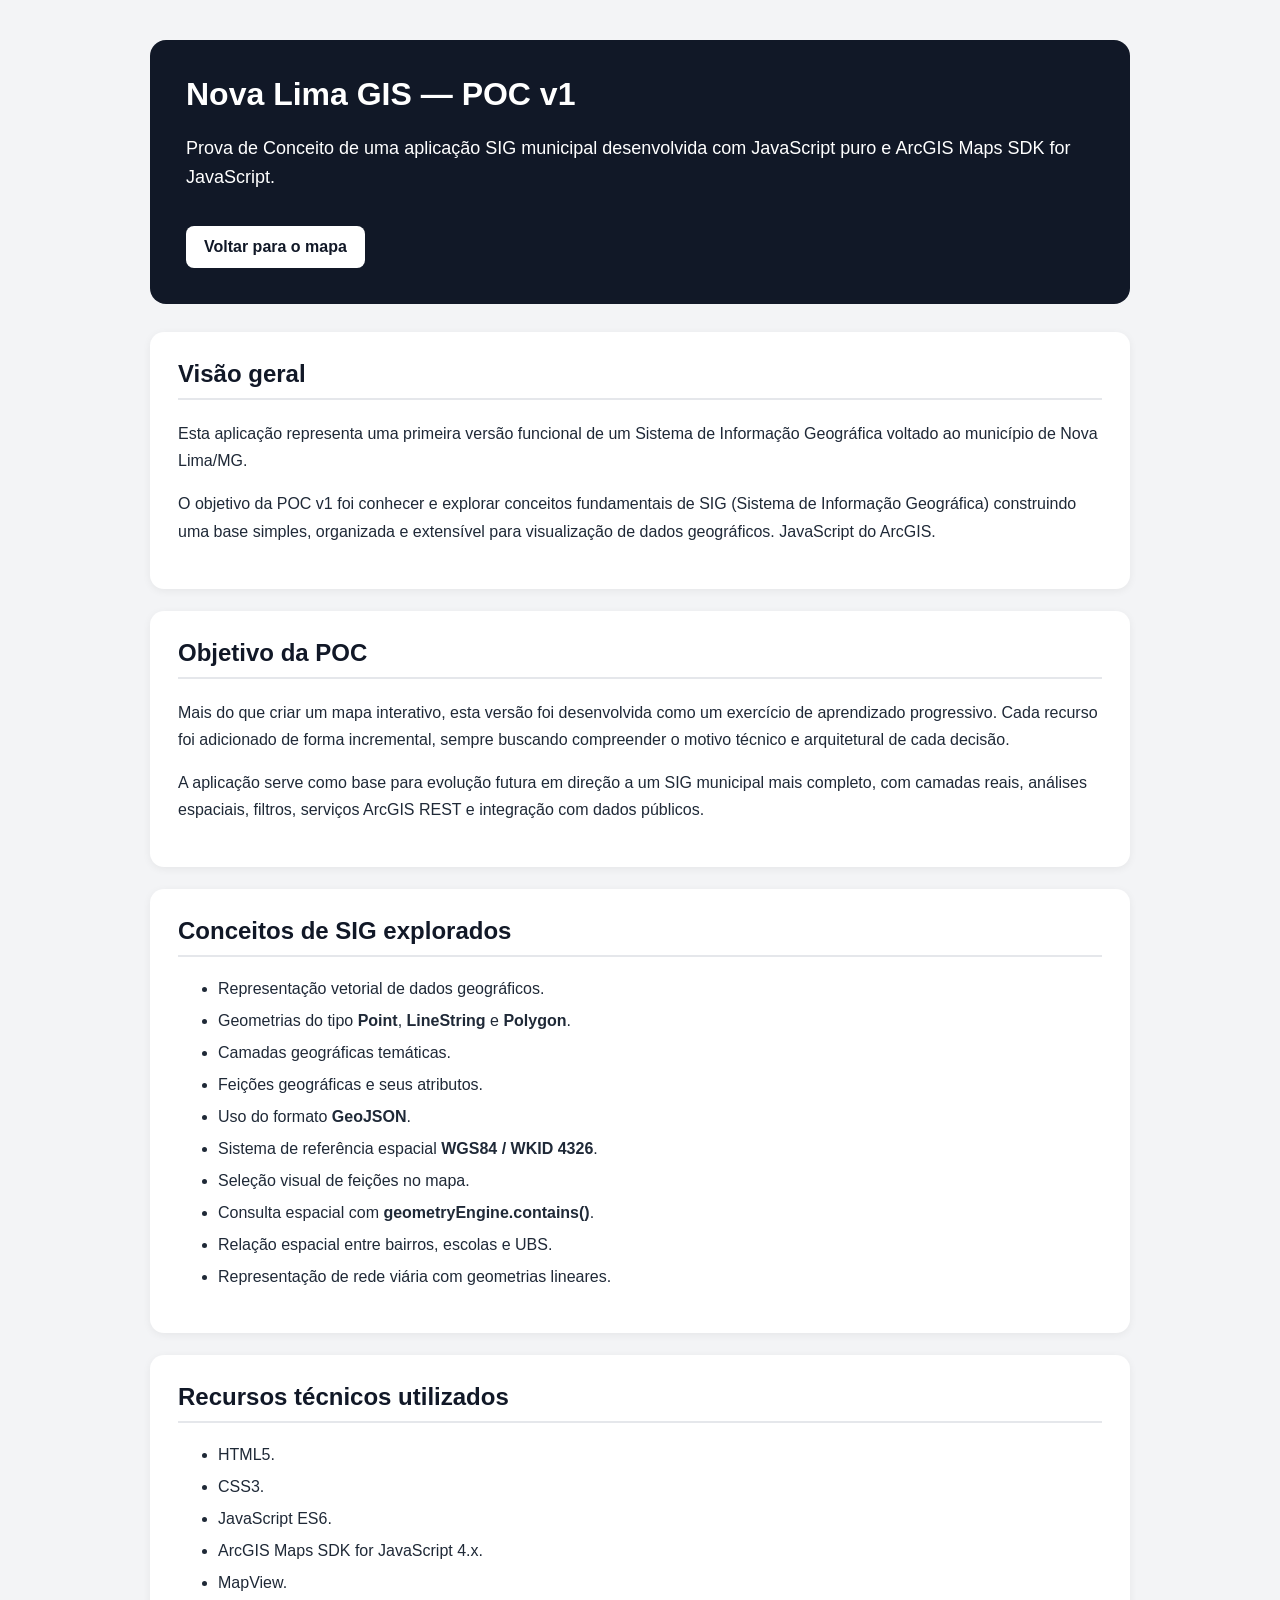
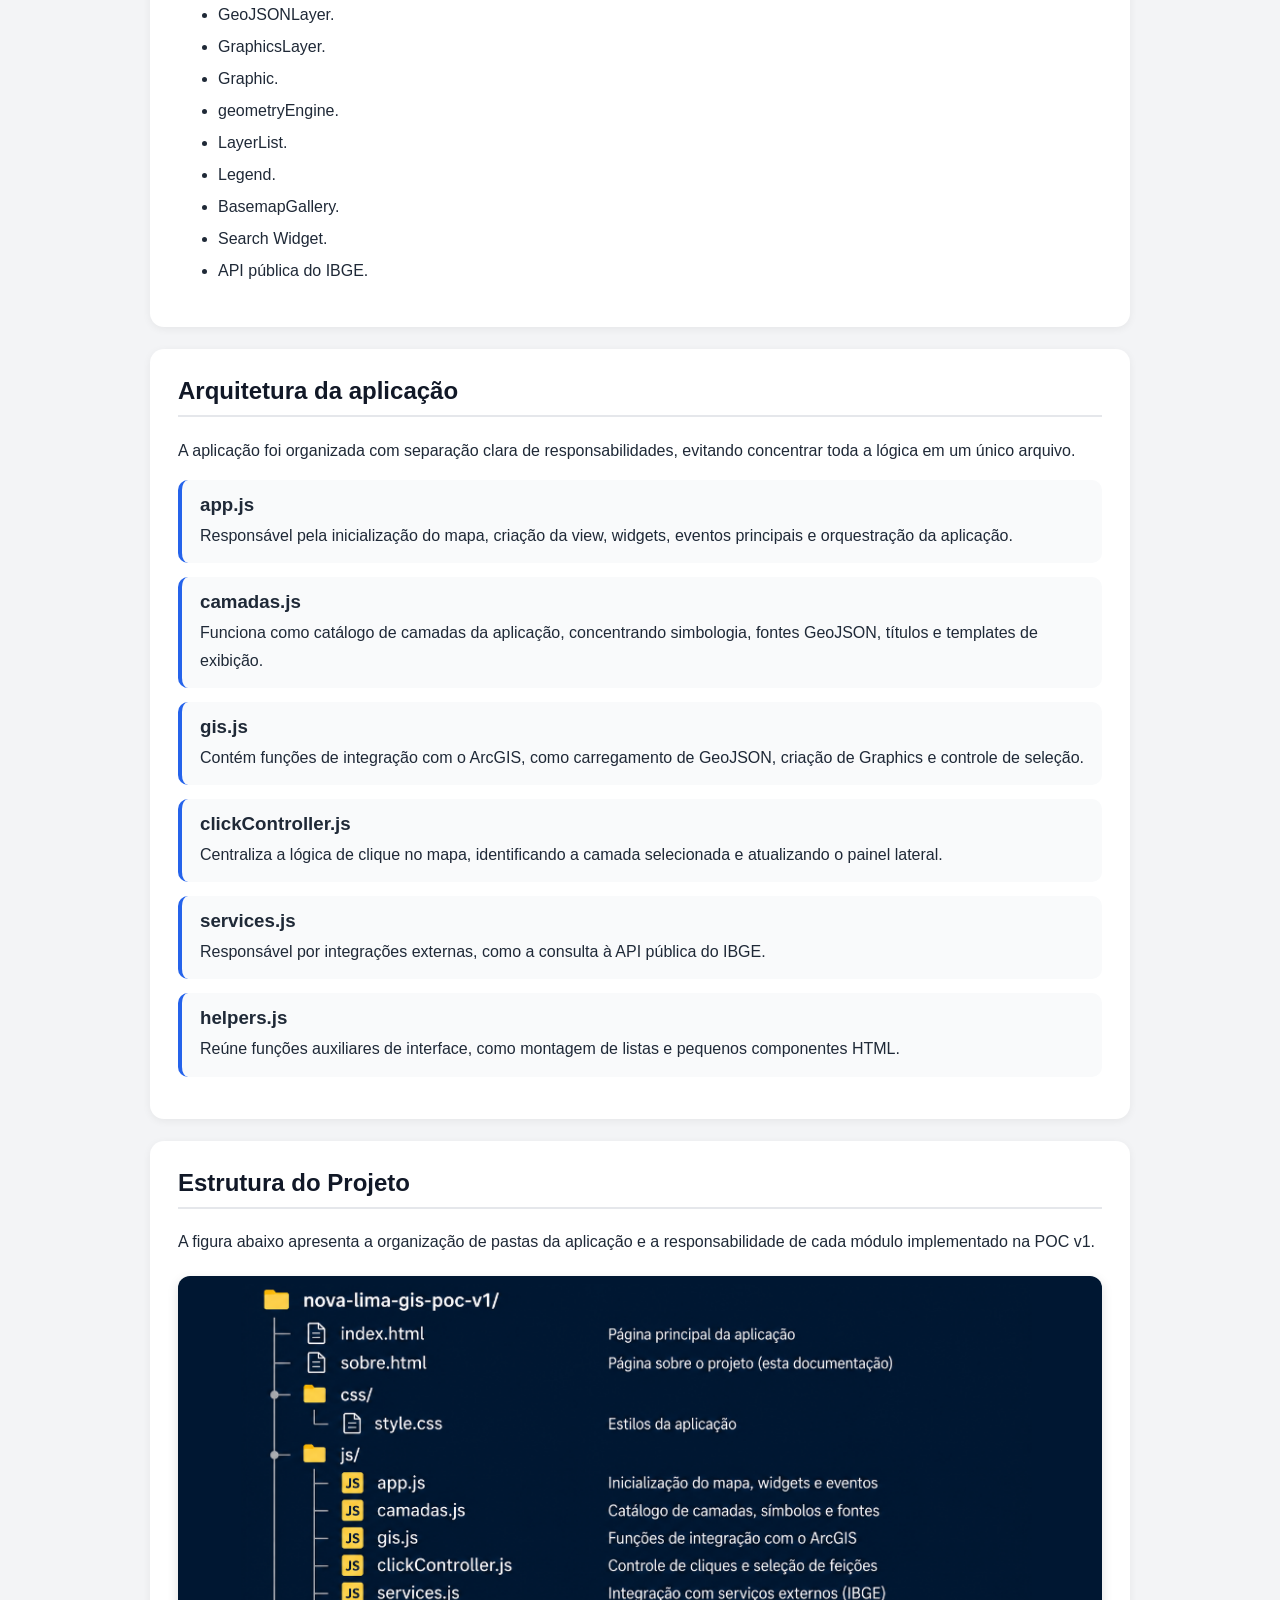
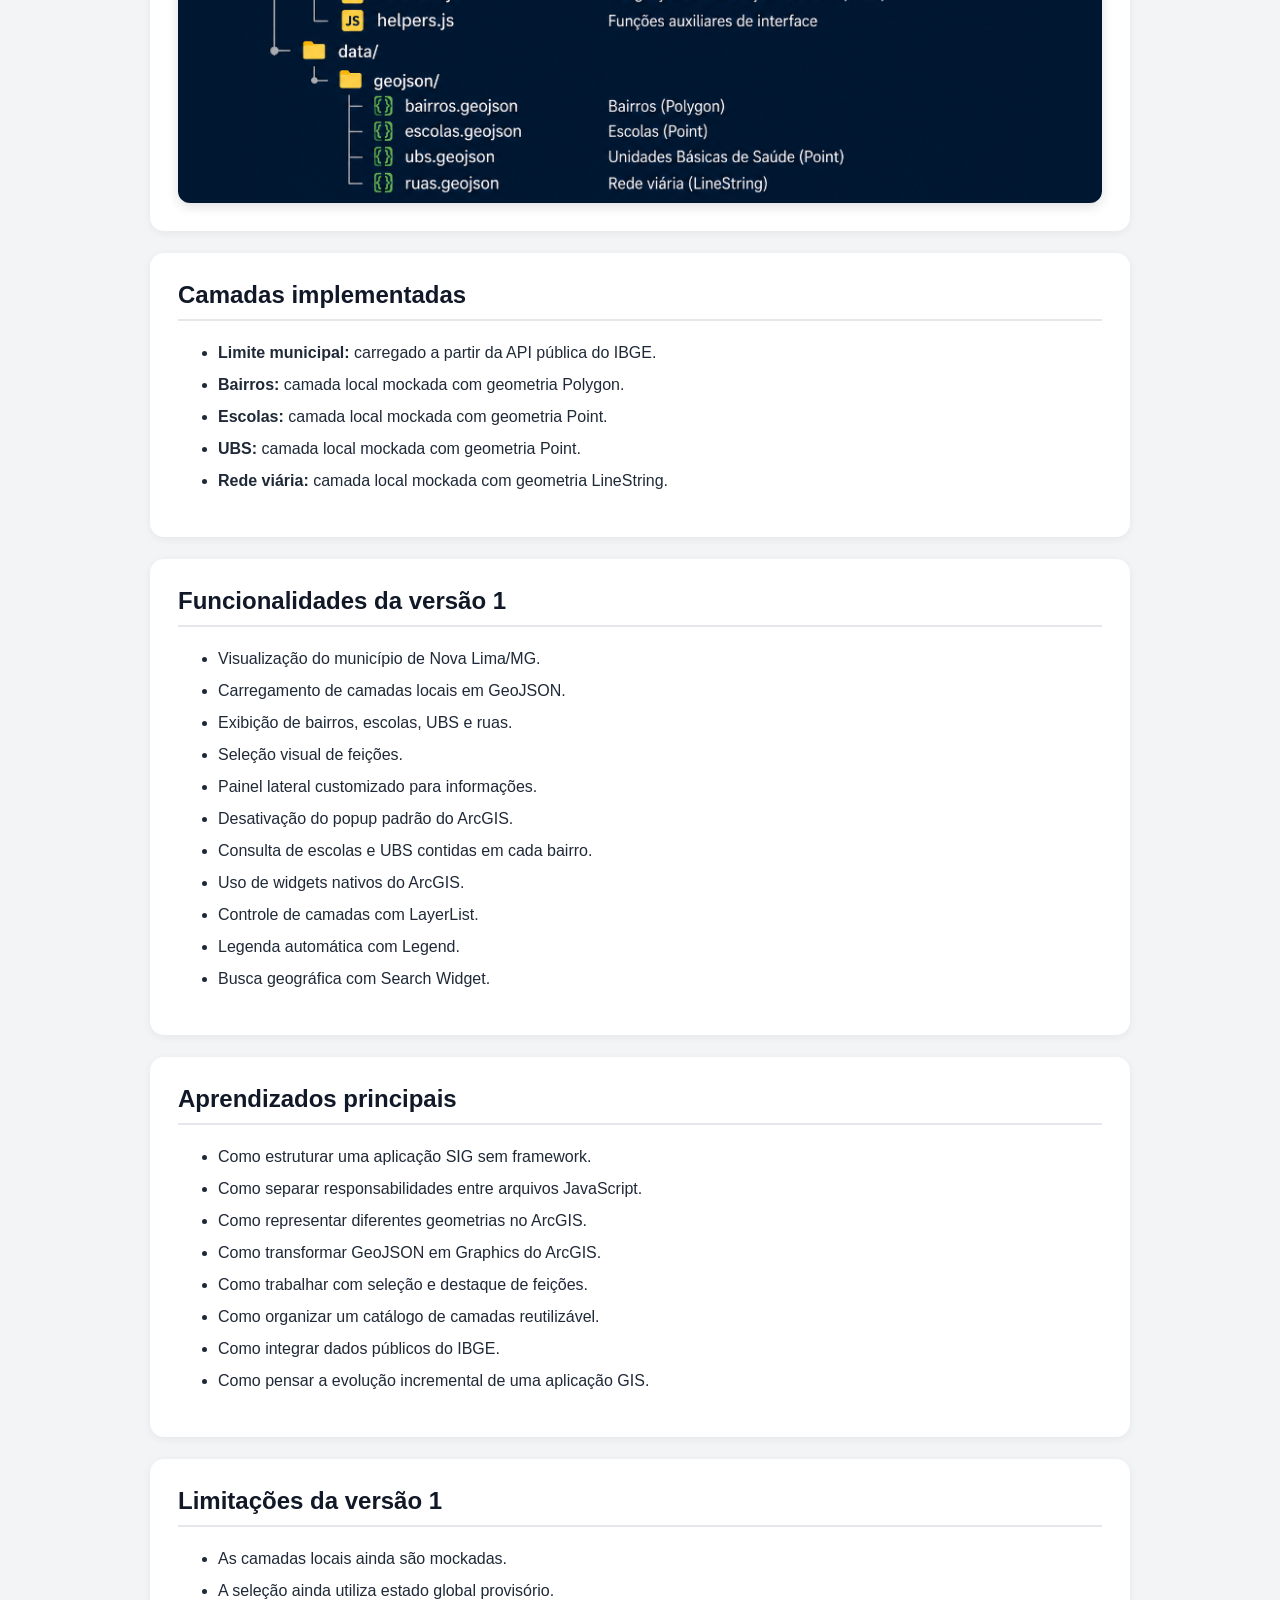
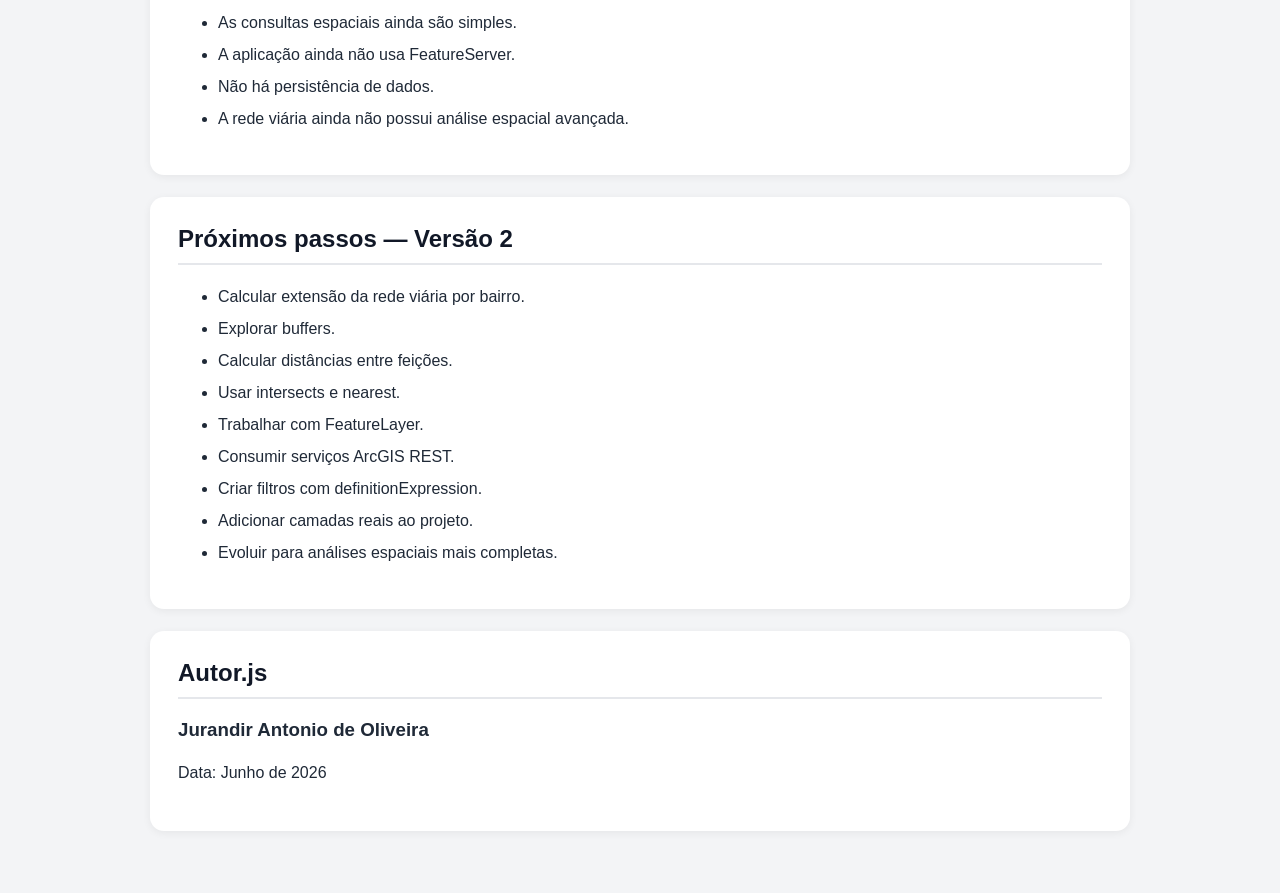
==== sobre.html @ 8926f878 "Primeira versão do projeto SIG" ====
<!DOCTYPE html>
<html lang="pt-br">

<head>
  <meta charset="UTF-8">
  <title>Sobre o Projeto | Nova Lima GIS</title>
  <link rel="stylesheet" href="css/style.css">
<link rel="stylesheet" href="css/sobre.css">
</head>

<body class="sobre-page">

  <main class="sobre-container">

    <header class="sobre-header">
      <h1>Nova Lima GIS — POC v1</h1>
      <p>
        Prova de Conceito de uma aplicação SIG municipal desenvolvida com
        JavaScript puro e ArcGIS Maps SDK for JavaScript.
      </p>

      <a href="index.html" class="btn-voltar">Voltar para o mapa</a>
    </header>

    <section class="sobre-section">
      <h2>Visão geral</h2>
      <p>
        Esta aplicação representa uma primeira versão funcional de um Sistema de
        Informação Geográfica voltado ao município de Nova Lima/MG.
      </p>
      <p>
        O objetivo da POC v1 foi conhecer e explorar conceitos fundamentais de SIG (Sistema de Informação Geográfica) construindo uma base simples, organizada e
        extensível para visualização de dados geográficos.
        JavaScript do ArcGIS.
      </p>
    </section>

    <section class="sobre-section">
      <h2>Objetivo da POC</h2>
      <p>
        Mais do que criar um mapa interativo, esta versão foi desenvolvida como
        um exercício de aprendizado progressivo. Cada recurso foi adicionado de
        forma incremental, sempre buscando compreender o motivo técnico e
        arquitetural de cada decisão.
      </p>
      <p>
        A aplicação serve como base para evolução futura em direção a um SIG
        municipal mais completo, com camadas reais, análises espaciais, filtros,
        serviços ArcGIS REST e integração com dados públicos.
      </p>
    </section>

    <section class="sobre-section">
      <h2>Conceitos de SIG explorados</h2>
      <ul>
        <li>Representação vetorial de dados geográficos.</li>
        <li>Geometrias do tipo <strong>Point</strong>, <strong>LineString</strong> e <strong>Polygon</strong>.</li>
        <li>Camadas geográficas temáticas.</li>
        <li>Feições geográficas e seus atributos.</li>
        <li>Uso do formato <strong>GeoJSON</strong>.</li>
        <li>Sistema de referência espacial <strong>WGS84 / WKID 4326</strong>.</li>
        <li>Seleção visual de feições no mapa.</li>
        <li>Consulta espacial com <strong>geometryEngine.contains()</strong>.</li>
        <li>Relação espacial entre bairros, escolas e UBS.</li>
        <li>Representação de rede viária com geometrias lineares.</li>
      </ul>
    </section>

    <section class="sobre-section">
      <h2>Recursos técnicos utilizados</h2>
      <ul>
        <li>HTML5.</li>
        <li>CSS3.</li>
        <li>JavaScript ES6.</li>
        <li>ArcGIS Maps SDK for JavaScript 4.x.</li>
        <li>MapView.</li>
        <li>GeoJSONLayer.</li>
        <li>GraphicsLayer.</li>
        <li>Graphic.</li>
        <li>geometryEngine.</li>
        <li>LayerList.</li>
        <li>Legend.</li>
        <li>BasemapGallery.</li>
        <li>Search Widget.</li>
        <li>API pública do IBGE.</li>
      </ul>
    </section>

    <section class="sobre-section">
      <h2>Arquitetura da aplicação</h2>
      <p>
        A aplicação foi organizada com separação clara de responsabilidades,
        evitando concentrar toda a lógica em um único arquivo.
      </p>

      <div class="sobre-card">
        <h3>app.js</h3>
        <p>
          Responsável pela inicialização do mapa, criação da view, widgets,
          eventos principais e orquestração da aplicação.
        </p>
      </div>

      <div class="sobre-card">
        <h3>camadas.js</h3>
        <p>
          Funciona como catálogo de camadas da aplicação, concentrando
          simbologia, fontes GeoJSON, títulos e templates de exibição.
        </p>
      </div>

      <div class="sobre-card">
        <h3>gis.js</h3>
        <p>
          Contém funções de integração com o ArcGIS, como carregamento de
          GeoJSON, criação de Graphics e controle de seleção.
        </p>
      </div>

      <div class="sobre-card">
        <h3>clickController.js</h3>
        <p>
          Centraliza a lógica de clique no mapa, identificando a camada
          selecionada e atualizando o painel lateral.
        </p>
      </div>

      <div class="sobre-card">
        <h3>services.js</h3>
        <p>
          Responsável por integrações externas, como a consulta à API pública
          do IBGE.
        </p>
      </div>

      <div class="sobre-card">
        <h3>helpers.js</h3>
        <p>
          Reúne funções auxiliares de interface, como montagem de listas e
          pequenos componentes HTML.
        </p>
      </div>
    </section>
    
    <section class="sobre-section">

    <h2>Estrutura do Projeto</h2>

    <p>
        A figura abaixo apresenta a organização de pastas da aplicação e a
        responsabilidade de cada módulo implementado na POC v1.
    </p>

    <div class="estrutura-projeto">
        <img src="./img/img.png" alt="Estrutura de pastas do projeto Nova Lima GIS">
    </div>

</section>

    <section class="sobre-section">
      <h2>Camadas implementadas</h2>
      <ul>
        <li><strong>Limite municipal:</strong> carregado a partir da API pública do IBGE.</li>
        <li><strong>Bairros:</strong> camada local mockada com geometria Polygon.</li>
        <li><strong>Escolas:</strong> camada local mockada com geometria Point.</li>
        <li><strong>UBS:</strong> camada local mockada com geometria Point.</li>
        <li><strong>Rede viária:</strong> camada local mockada com geometria LineString.</li>
      </ul>
    </section>

    <section class="sobre-section">
      <h2>Funcionalidades da versão 1</h2>
      <ul>
        <li>Visualização do município de Nova Lima/MG.</li>
        <li>Carregamento de camadas locais em GeoJSON.</li>
        <li>Exibição de bairros, escolas, UBS e ruas.</li>
        <li>Seleção visual de feições.</li>
        <li>Painel lateral customizado para informações.</li>
        <li>Desativação do popup padrão do ArcGIS.</li>
        <li>Consulta de escolas e UBS contidas em cada bairro.</li>
        <li>Uso de widgets nativos do ArcGIS.</li>
        <li>Controle de camadas com LayerList.</li>
        <li>Legenda automática com Legend.</li>
        <li>Busca geográfica com Search Widget.</li>
      </ul>
    </section>

    <section class="sobre-section">
      <h2>Aprendizados principais</h2>
      <ul>
        <li>Como estruturar uma aplicação SIG sem framework.</li>
        <li>Como separar responsabilidades entre arquivos JavaScript.</li>
        <li>Como representar diferentes geometrias no ArcGIS.</li>
        <li>Como transformar GeoJSON em Graphics do ArcGIS.</li>
        <li>Como trabalhar com seleção e destaque de feições.</li>
        <li>Como organizar um catálogo de camadas reutilizável.</li>
        <li>Como integrar dados públicos do IBGE.</li>
        <li>Como pensar a evolução incremental de uma aplicação GIS.</li>
      </ul>
    </section>

    <section class="sobre-section">
      <h2>Limitações da versão 1</h2>
      <ul>
        <li>As camadas locais ainda são mockadas.</li>
        <li>A seleção ainda utiliza estado global provisório.</li>
        <li>As consultas espaciais ainda são simples.</li>
        <li>A aplicação ainda não usa FeatureServer.</li>
        <li>Não há persistência de dados.</li>
        <li>A rede viária ainda não possui análise espacial avançada.</li>
      </ul>
    </section>

    <section class="sobre-section">
      <h2>Próximos passos — Versão 2</h2>
      <ul>
        <li>Calcular extensão da rede viária por bairro.</li>
        <li>Explorar buffers.</li>
        <li>Calcular distâncias entre feições.</li>
        <li>Usar intersects e nearest.</li>
        <li>Trabalhar com FeatureLayer.</li>
        <li>Consumir serviços ArcGIS REST.</li>
        <li>Criar filtros com definitionExpression.</li>
        <li>Adicionar camadas reais ao projeto.</li>
        <li>Evoluir para análises espaciais mais completas.</li>
      </ul>
    </section>
    
     <section class="sobre-section">

         <h2>Autor.js</h2>
        <h3>Jurandir Antonio de Oliveira</h3>
        <p>Data: Junho de 2026</p>
    </section>   
  </main>

</body>

</html>
---- css/style.css ----
html,
body {
  margin: 0;
  padding: 0;
  height: 100%;
  width: 100%;
  font-family: Arial, sans-serif;
}

body.map-page {
  overflow: hidden;
}

#container {
  display: flex;
  position: relative;
  height: 100vh;
  width: 100vw;
  overflow: hidden;
}

#viewDiv {
  flex: 1;
  height: 100%;
  min-width: 0;
}

h2 {
  margin-top: 0;
}
---- css/sobre.css ----
.sobre-page {
  margin: 0;
  background: #f3f4f6;
  color: #1f2937;
  font-family: Arial, sans-serif;
}

.sobre-container {
  max-width: 980px;
  margin: 0 auto;
  padding: 40px 24px;
}

.sobre-header {
  background: #111827;
  color: white;
  padding: 36px;
  border-radius: 16px;
  margin-bottom: 28px;
}

.sobre-header h1 {
  margin-top: 0;
  font-size: 32px;
}

.sobre-header p {
  font-size: 18px;
  line-height: 1.6;
}

.btn-voltar {
  display: inline-block;
  margin-top: 16px;
  padding: 12px 18px;
  background: white;
  color: #111827;
  text-decoration: none;
  border-radius: 8px;
  font-weight: 700;
}

.sobre-section {
  background: white;
  padding: 28px;
  border-radius: 14px;
  margin-bottom: 22px;
  box-shadow: 0 2px 8px rgba(0, 0, 0, 0.06);
}

.sobre-section h2 {
  margin-top: 0;
  color: #111827;
  border-bottom: 2px solid #e5e7eb;
  padding-bottom: 10px;
}

.sobre-section p {
  line-height: 1.7;
}

.sobre-section li {
  margin-bottom: 8px;
  line-height: 1.5;
}

.sobre-card {
  background: #f9fafb;
  border-left: 4px solid #2563eb;
  padding: 14px 18px;
  border-radius: 10px;
  margin-bottom: 14px;
}

.sobre-card h3 {
  margin: 0 0 6px 0;
  color: #1f2937;
}

.sobre-card p {
  margin: 0;
}

.estrutura-projeto {
  width: 100%;
  display: flex;
  justify-content: center;
  margin-top: 20px;
}

.estrutura-projeto img {
  width: 100%;
  max-width: 1000px;
  height: auto;
  display: block;
  border-radius: 12px;
  box-shadow: 0 4px 12px rgba(0,0,0,.12);
}
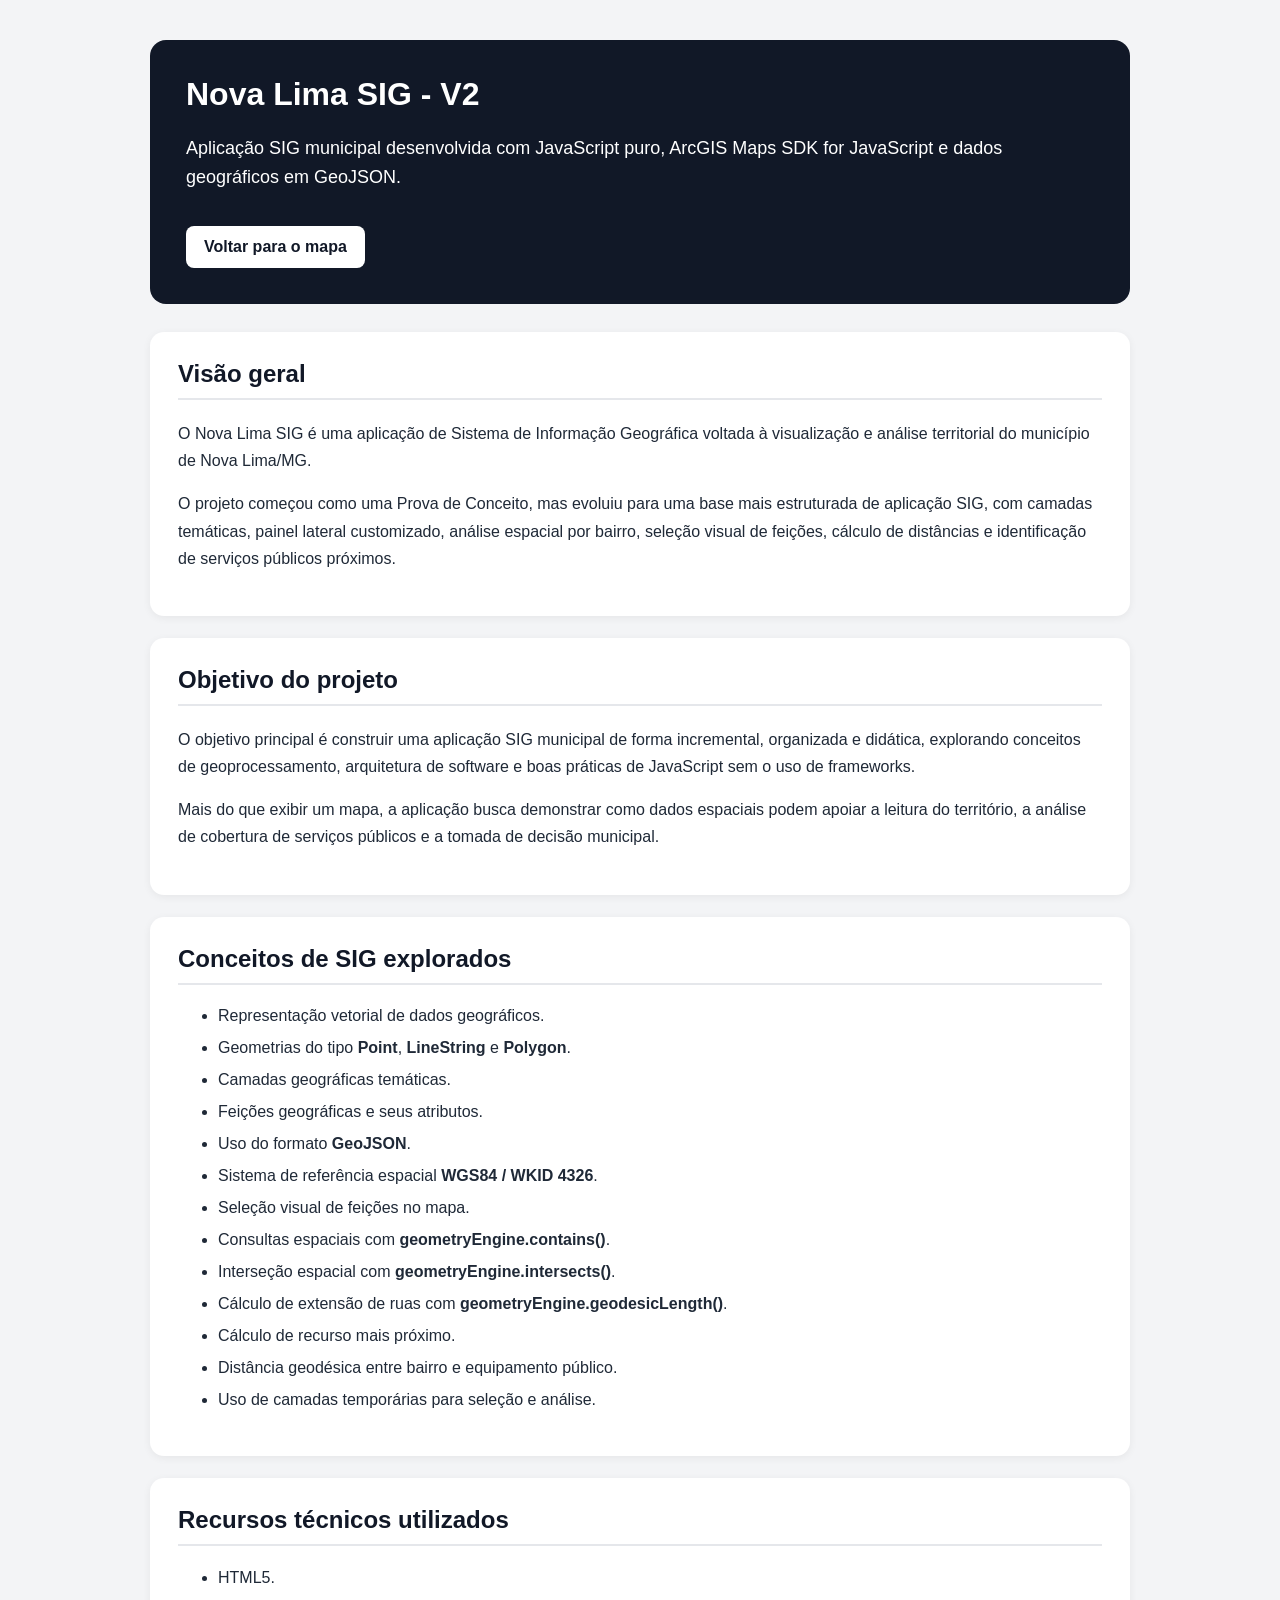
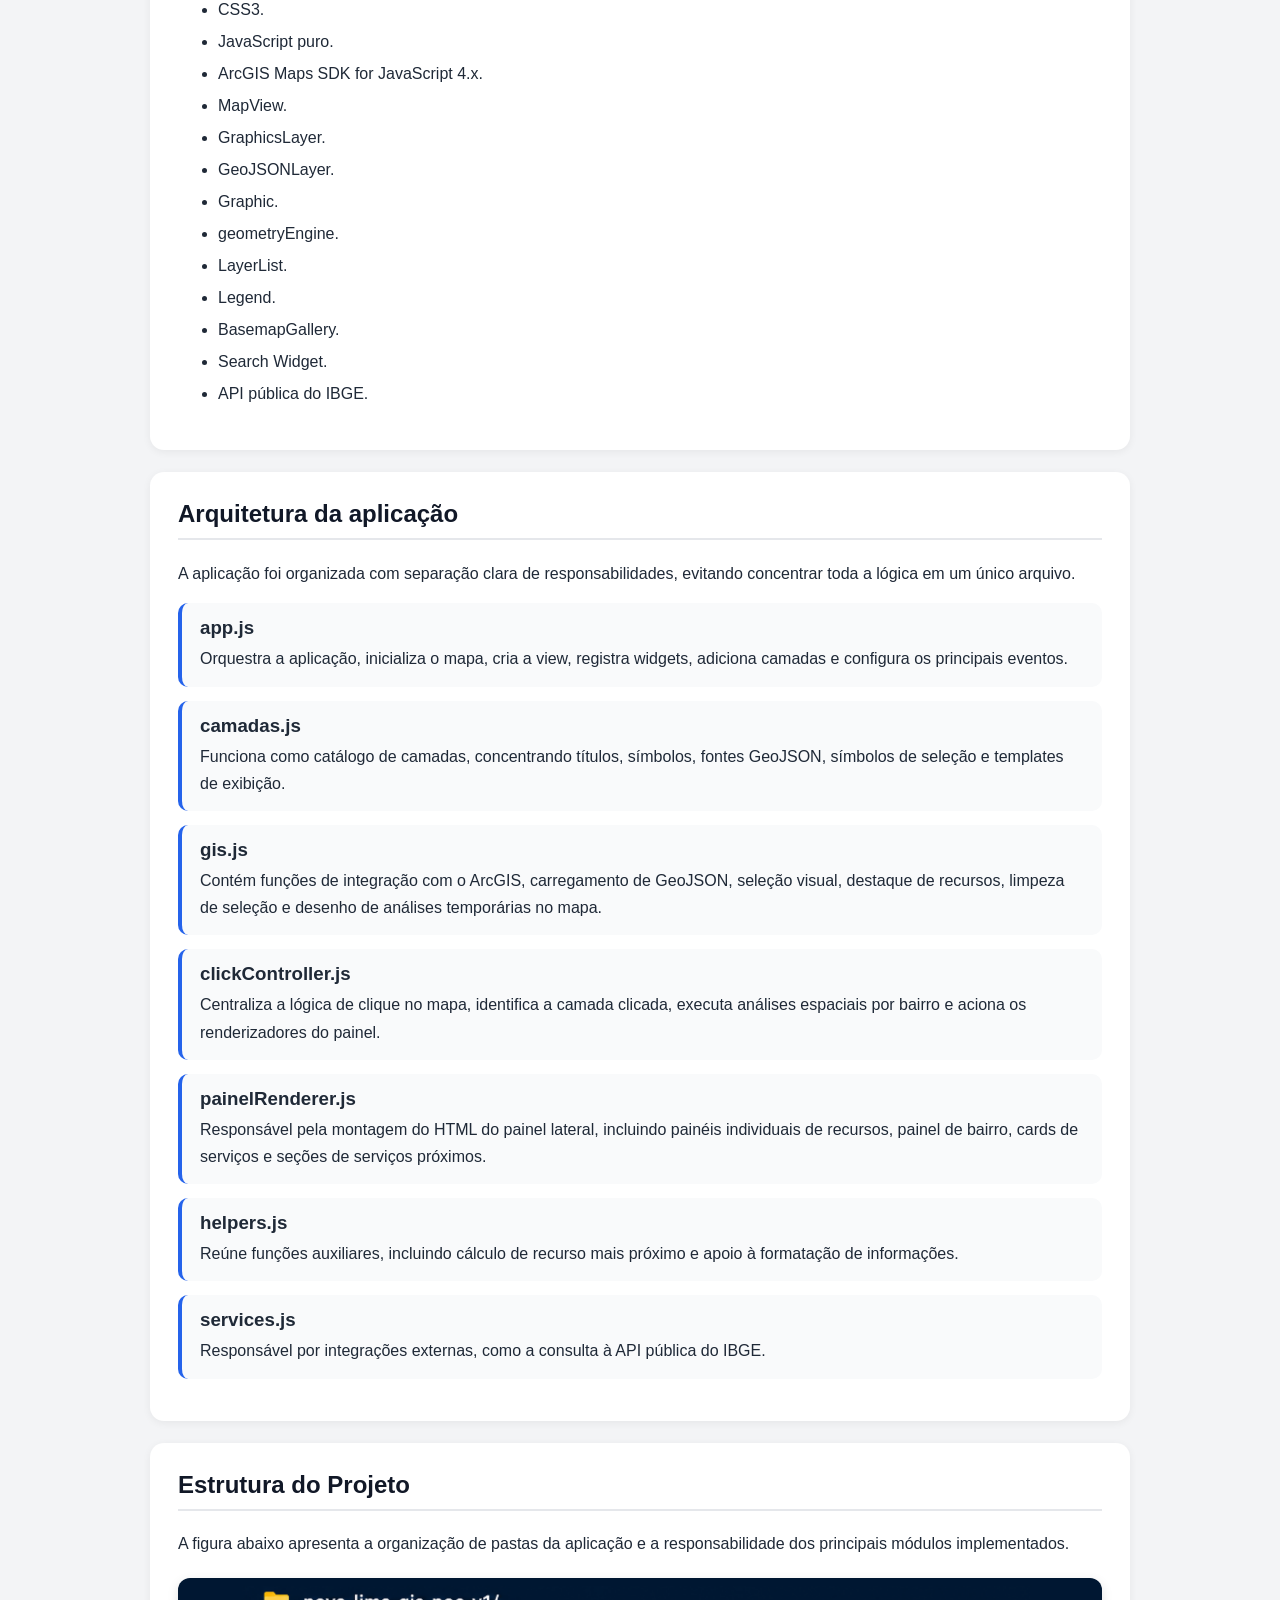
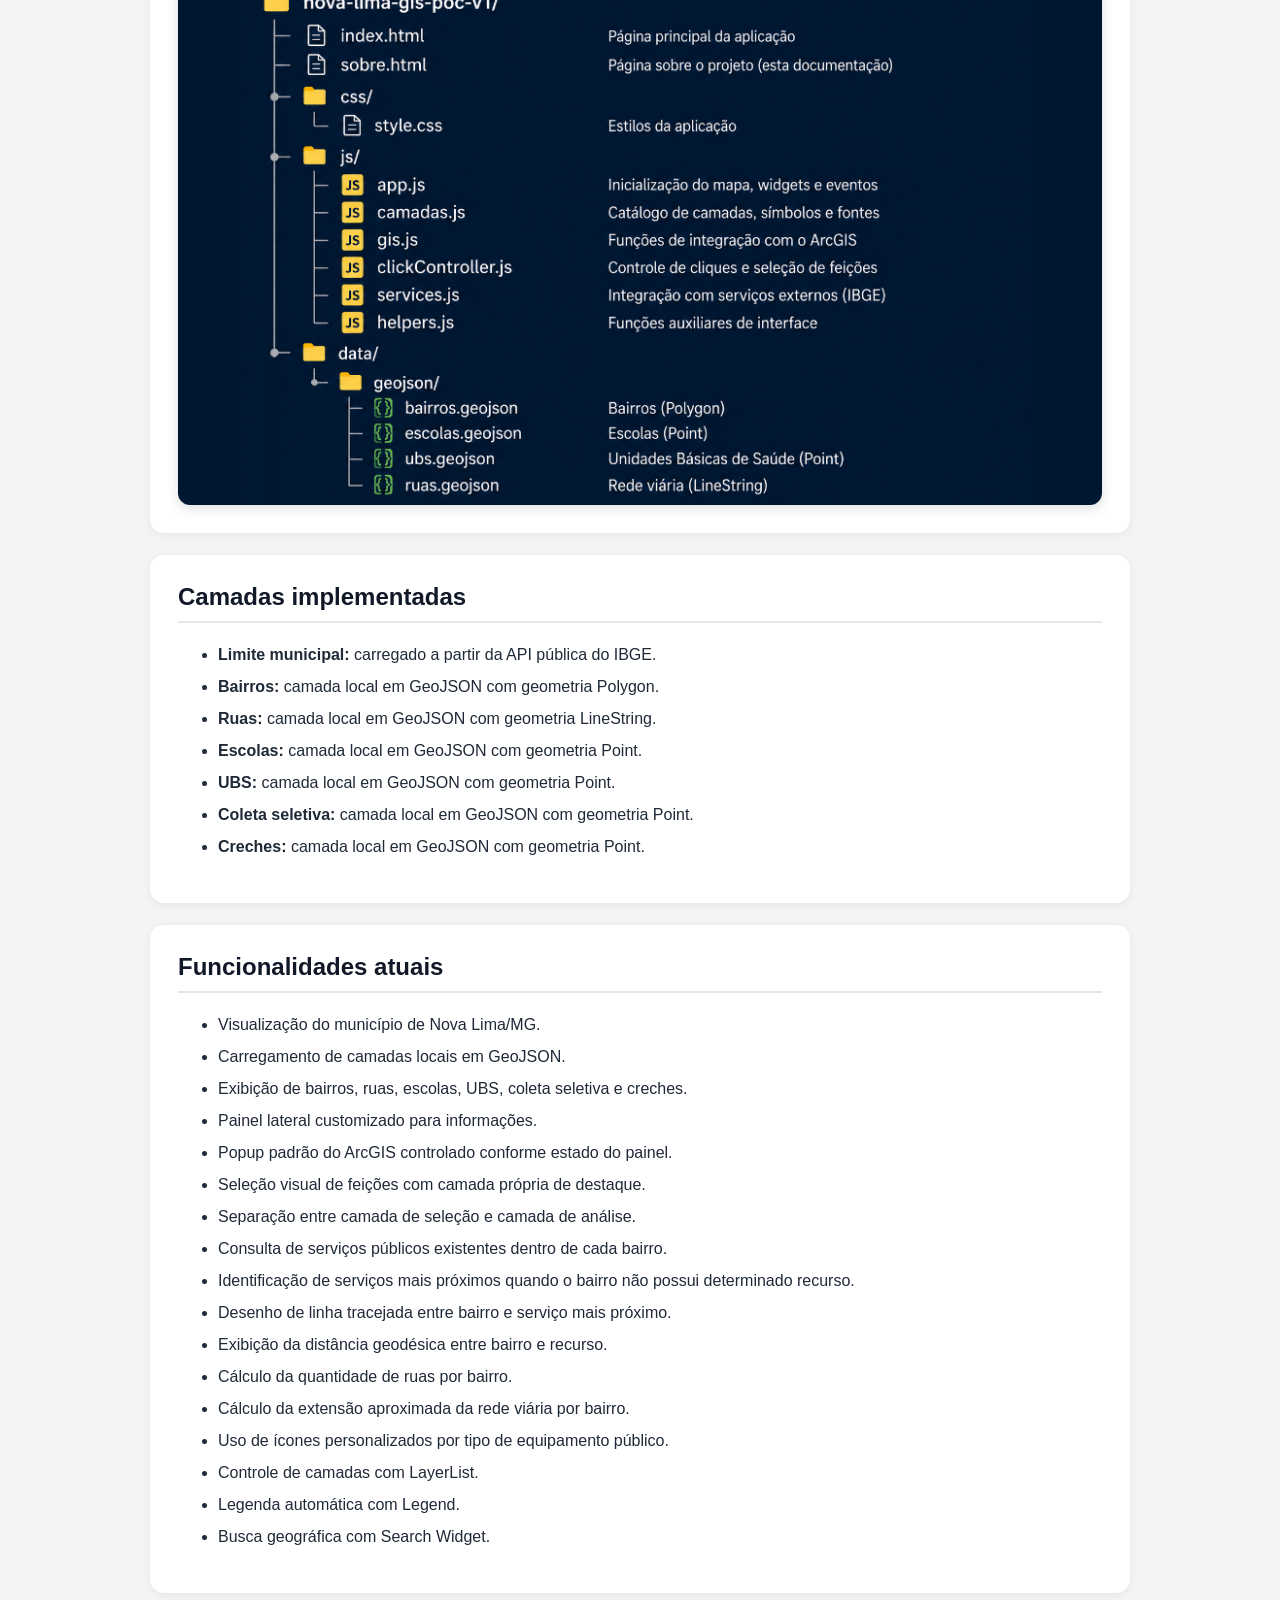
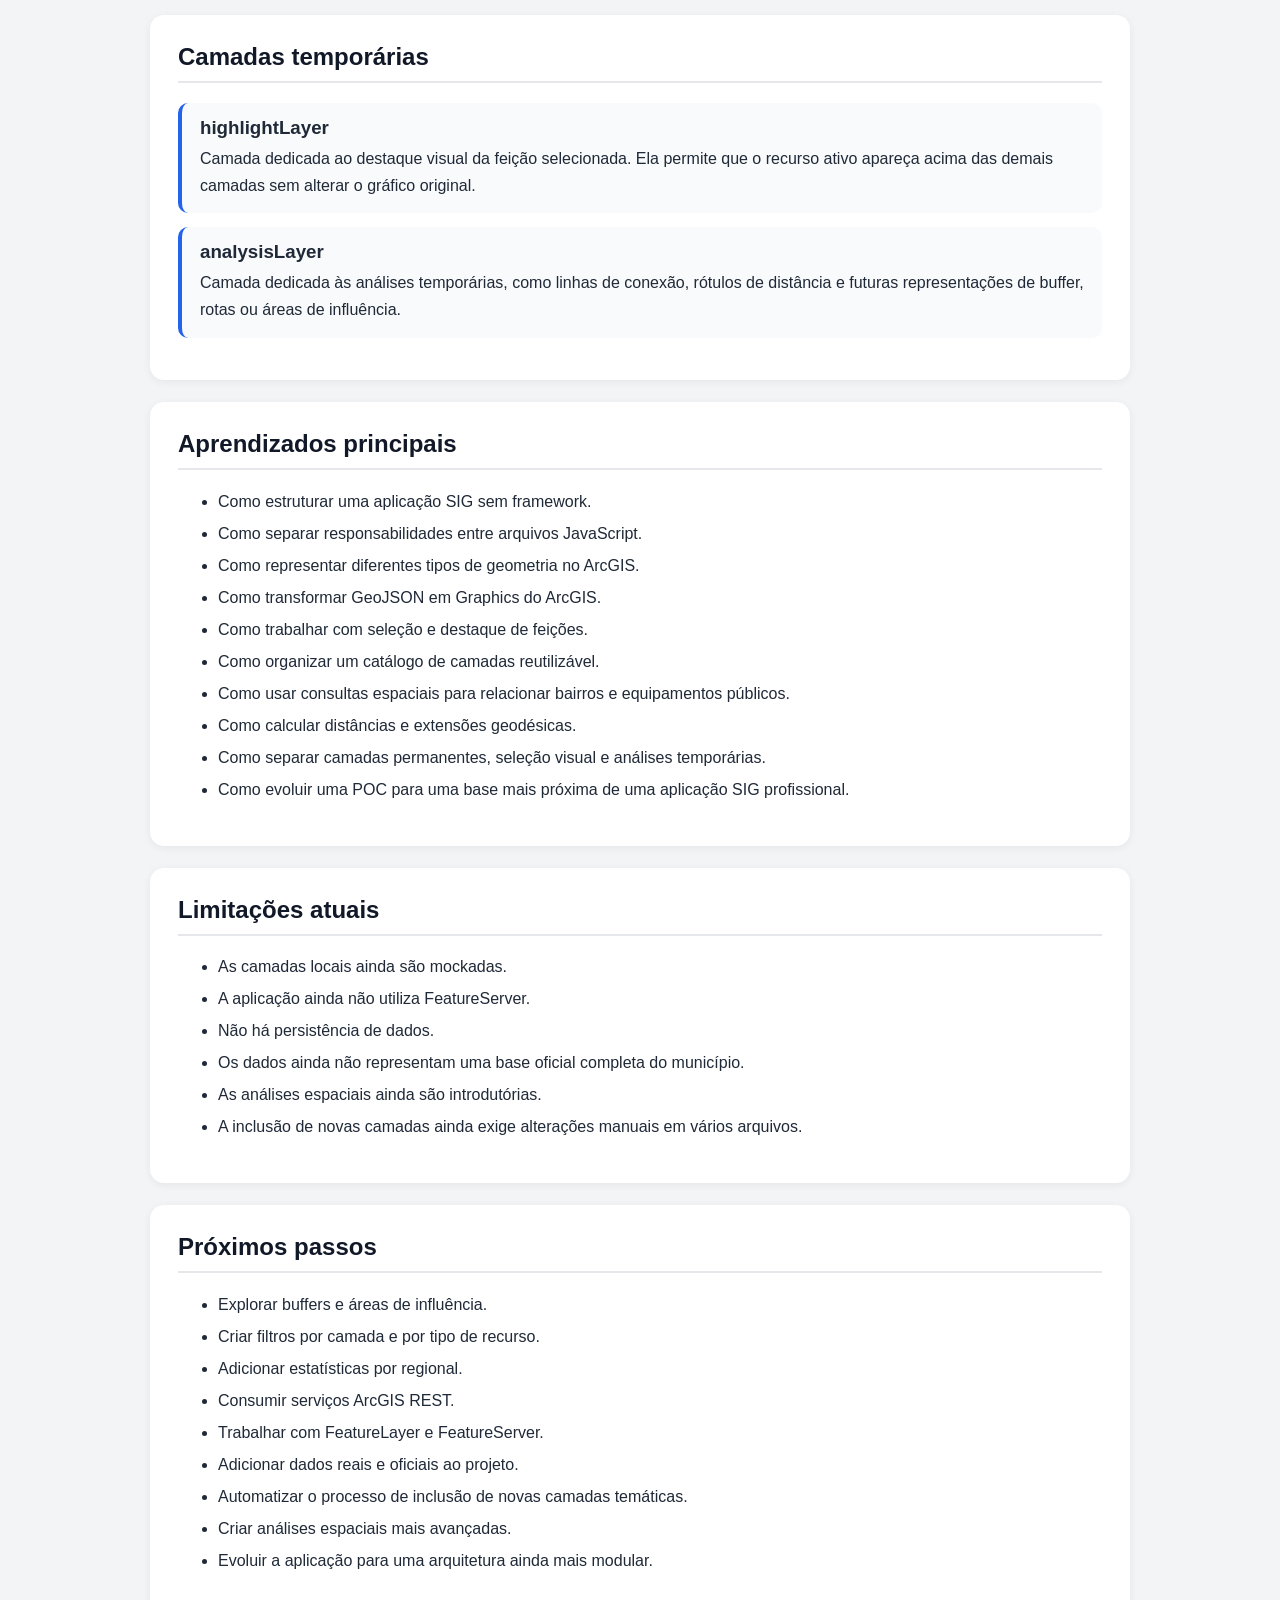
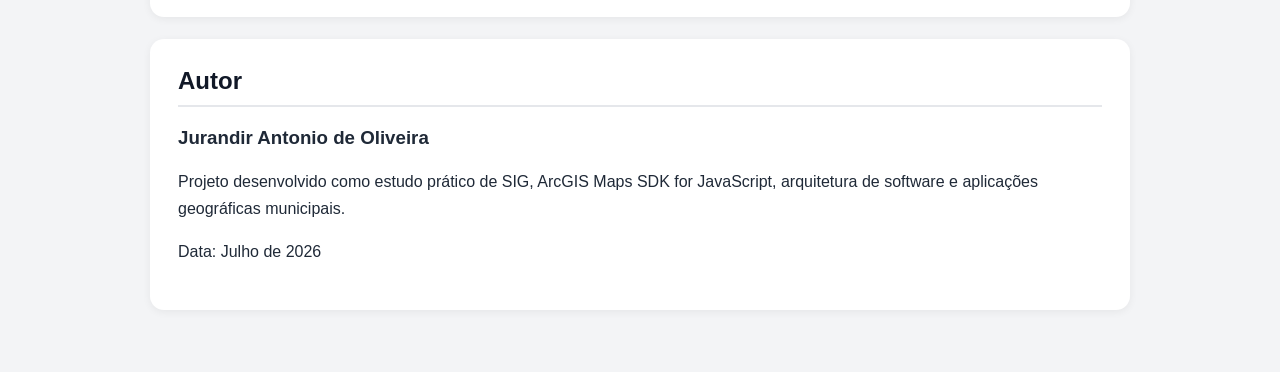
==== commit af7289a9: "atualizacao de html" ====
--- a/sobre.html
+++ b/sobre.html
@@ -3,9 +3,10 @@
 
 <head>
   <meta charset="UTF-8">
-  <title>Sobre o Projeto | Nova Lima GIS</title>
+  <title>Sobre o Projeto | Nova Lima SIG</title>
+
   <link rel="stylesheet" href="css/style.css">
-<link rel="stylesheet" href="css/sobre.css">
+  <link rel="stylesheet" href="css/sobre.css">
 </head>
 
 <body class="sobre-page">
@@ -13,10 +14,11 @@
   <main class="sobre-container">
 
     <header class="sobre-header">
-      <h1>Nova Lima GIS — POC v1</h1>
-      <p>
-        Prova de Conceito de uma aplicação SIG municipal desenvolvida com
-        JavaScript puro e ArcGIS Maps SDK for JavaScript.
+      <h1>Nova Lima SIG - V2</h1>
+
+      <p>
+        Aplicação SIG municipal desenvolvida com JavaScript puro,
+        ArcGIS Maps SDK for JavaScript e dados geográficos em GeoJSON.
       </p>
 
       <a href="index.html" class="btn-voltar">Voltar para o mapa</a>
@@ -24,34 +26,39 @@
 
     <section class="sobre-section">
       <h2>Visão geral</h2>
-      <p>
-        Esta aplicação representa uma primeira versão funcional de um Sistema de
-        Informação Geográfica voltado ao município de Nova Lima/MG.
-      </p>
-      <p>
-        O objetivo da POC v1 foi conhecer e explorar conceitos fundamentais de SIG (Sistema de Informação Geográfica) construindo uma base simples, organizada e
-        extensível para visualização de dados geográficos.
-        JavaScript do ArcGIS.
-      </p>
-    </section>
-
-    <section class="sobre-section">
-      <h2>Objetivo da POC</h2>
-      <p>
-        Mais do que criar um mapa interativo, esta versão foi desenvolvida como
-        um exercício de aprendizado progressivo. Cada recurso foi adicionado de
-        forma incremental, sempre buscando compreender o motivo técnico e
-        arquitetural de cada decisão.
-      </p>
-      <p>
-        A aplicação serve como base para evolução futura em direção a um SIG
-        municipal mais completo, com camadas reais, análises espaciais, filtros,
-        serviços ArcGIS REST e integração com dados públicos.
+
+      <p>
+        O Nova Lima SIG é uma aplicação de Sistema de Informação Geográfica
+        voltada à visualização e análise territorial do município de Nova Lima/MG.
+      </p>
+
+      <p>
+        O projeto começou como uma Prova de Conceito, mas evoluiu para uma base
+        mais estruturada de aplicação SIG, com camadas temáticas, painel lateral
+        customizado, análise espacial por bairro, seleção visual de feições,
+        cálculo de distâncias e identificação de serviços públicos próximos.
+      </p>
+    </section>
+
+    <section class="sobre-section">
+      <h2>Objetivo do projeto</h2>
+
+      <p>
+        O objetivo principal é construir uma aplicação SIG municipal de forma
+        incremental, organizada e didática, explorando conceitos de geoprocessamento,
+        arquitetura de software e boas práticas de JavaScript sem o uso de frameworks.
+      </p>
+
+      <p>
+        Mais do que exibir um mapa, a aplicação busca demonstrar como dados
+        espaciais podem apoiar a leitura do território, a análise de cobertura
+        de serviços públicos e a tomada de decisão municipal.
       </p>
     </section>
 
     <section class="sobre-section">
       <h2>Conceitos de SIG explorados</h2>
+
       <ul>
         <li>Representação vetorial de dados geográficos.</li>
         <li>Geometrias do tipo <strong>Point</strong>, <strong>LineString</strong> e <strong>Polygon</strong>.</li>
@@ -60,22 +67,26 @@
         <li>Uso do formato <strong>GeoJSON</strong>.</li>
         <li>Sistema de referência espacial <strong>WGS84 / WKID 4326</strong>.</li>
         <li>Seleção visual de feições no mapa.</li>
-        <li>Consulta espacial com <strong>geometryEngine.contains()</strong>.</li>
-        <li>Relação espacial entre bairros, escolas e UBS.</li>
-        <li>Representação de rede viária com geometrias lineares.</li>
+        <li>Consultas espaciais com <strong>geometryEngine.contains()</strong>.</li>
+        <li>Interseção espacial com <strong>geometryEngine.intersects()</strong>.</li>
+        <li>Cálculo de extensão de ruas com <strong>geometryEngine.geodesicLength()</strong>.</li>
+        <li>Cálculo de recurso mais próximo.</li>
+        <li>Distância geodésica entre bairro e equipamento público.</li>
+        <li>Uso de camadas temporárias para seleção e análise.</li>
       </ul>
     </section>
 
     <section class="sobre-section">
       <h2>Recursos técnicos utilizados</h2>
+
       <ul>
         <li>HTML5.</li>
         <li>CSS3.</li>
-        <li>JavaScript ES6.</li>
+        <li>JavaScript puro.</li>
         <li>ArcGIS Maps SDK for JavaScript 4.x.</li>
         <li>MapView.</li>
+        <li>GraphicsLayer.</li>
         <li>GeoJSONLayer.</li>
-        <li>GraphicsLayer.</li>
         <li>Graphic.</li>
         <li>geometryEngine.</li>
         <li>LayerList.</li>
@@ -88,6 +99,7 @@
 
     <section class="sobre-section">
       <h2>Arquitetura da aplicação</h2>
+
       <p>
         A aplicação foi organizada com separação clara de responsabilidades,
         evitando concentrar toda a lógica em um único arquivo.
@@ -96,89 +108,106 @@
       <div class="sobre-card">
         <h3>app.js</h3>
         <p>
-          Responsável pela inicialização do mapa, criação da view, widgets,
-          eventos principais e orquestração da aplicação.
+          Orquestra a aplicação, inicializa o mapa, cria a view, registra widgets,
+          adiciona camadas e configura os principais eventos.
         </p>
       </div>
 
       <div class="sobre-card">
         <h3>camadas.js</h3>
         <p>
-          Funciona como catálogo de camadas da aplicação, concentrando
-          simbologia, fontes GeoJSON, títulos e templates de exibição.
+          Funciona como catálogo de camadas, concentrando títulos, símbolos,
+          fontes GeoJSON, símbolos de seleção e templates de exibição.
         </p>
       </div>
 
       <div class="sobre-card">
         <h3>gis.js</h3>
         <p>
-          Contém funções de integração com o ArcGIS, como carregamento de
-          GeoJSON, criação de Graphics e controle de seleção.
+          Contém funções de integração com o ArcGIS, carregamento de GeoJSON,
+          seleção visual, destaque de recursos, limpeza de seleção e desenho
+          de análises temporárias no mapa.
         </p>
       </div>
 
       <div class="sobre-card">
         <h3>clickController.js</h3>
         <p>
-          Centraliza a lógica de clique no mapa, identificando a camada
-          selecionada e atualizando o painel lateral.
+          Centraliza a lógica de clique no mapa, identifica a camada clicada,
+          executa análises espaciais por bairro e aciona os renderizadores do painel.
+        </p>
+      </div>
+
+      <div class="sobre-card">
+        <h3>painelRenderer.js</h3>
+        <p>
+          Responsável pela montagem do HTML do painel lateral, incluindo painéis
+          individuais de recursos, painel de bairro, cards de serviços e seções
+          de serviços próximos.
+        </p>
+      </div>
+
+      <div class="sobre-card">
+        <h3>helpers.js</h3>
+        <p>
+          Reúne funções auxiliares, incluindo cálculo de recurso mais próximo
+          e apoio à formatação de informações.
         </p>
       </div>
 
       <div class="sobre-card">
         <h3>services.js</h3>
         <p>
-          Responsável por integrações externas, como a consulta à API pública
-          do IBGE.
-        </p>
-      </div>
-
-      <div class="sobre-card">
-        <h3>helpers.js</h3>
-        <p>
-          Reúne funções auxiliares de interface, como montagem de listas e
-          pequenos componentes HTML.
-        </p>
-      </div>
-    </section>
-    
-    <section class="sobre-section">
-
-    <h2>Estrutura do Projeto</h2>
-
-    <p>
+          Responsável por integrações externas, como a consulta à API pública do IBGE.
+        </p>
+      </div>
+    </section>
+
+    <section class="sobre-section">
+      <h2>Estrutura do Projeto</h2>
+
+      <p>
         A figura abaixo apresenta a organização de pastas da aplicação e a
-        responsabilidade de cada módulo implementado na POC v1.
-    </p>
-
-    <div class="estrutura-projeto">
-        <img src="./img/img.png" alt="Estrutura de pastas do projeto Nova Lima GIS">
-    </div>
-
-</section>
+        responsabilidade dos principais módulos implementados.
+      </p>
+
+      <div class="estrutura-projeto">
+        <img src="./img/img.png" alt="Estrutura de pastas do projeto Nova Lima SIG">
+      </div>
+    </section>
 
     <section class="sobre-section">
       <h2>Camadas implementadas</h2>
+
       <ul>
         <li><strong>Limite municipal:</strong> carregado a partir da API pública do IBGE.</li>
-        <li><strong>Bairros:</strong> camada local mockada com geometria Polygon.</li>
-        <li><strong>Escolas:</strong> camada local mockada com geometria Point.</li>
-        <li><strong>UBS:</strong> camada local mockada com geometria Point.</li>
-        <li><strong>Rede viária:</strong> camada local mockada com geometria LineString.</li>
-      </ul>
-    </section>
-
-    <section class="sobre-section">
-      <h2>Funcionalidades da versão 1</h2>
+        <li><strong>Bairros:</strong> camada local em GeoJSON com geometria Polygon.</li>
+        <li><strong>Ruas:</strong> camada local em GeoJSON com geometria LineString.</li>
+        <li><strong>Escolas:</strong> camada local em GeoJSON com geometria Point.</li>
+        <li><strong>UBS:</strong> camada local em GeoJSON com geometria Point.</li>
+        <li><strong>Coleta seletiva:</strong> camada local em GeoJSON com geometria Point.</li>
+        <li><strong>Creches:</strong> camada local em GeoJSON com geometria Point.</li>
+      </ul>
+    </section>
+
+    <section class="sobre-section">
+      <h2>Funcionalidades atuais</h2>
+
       <ul>
         <li>Visualização do município de Nova Lima/MG.</li>
         <li>Carregamento de camadas locais em GeoJSON.</li>
-        <li>Exibição de bairros, escolas, UBS e ruas.</li>
-        <li>Seleção visual de feições.</li>
+        <li>Exibição de bairros, ruas, escolas, UBS, coleta seletiva e creches.</li>
         <li>Painel lateral customizado para informações.</li>
-        <li>Desativação do popup padrão do ArcGIS.</li>
-        <li>Consulta de escolas e UBS contidas em cada bairro.</li>
-        <li>Uso de widgets nativos do ArcGIS.</li>
+        <li>Popup padrão do ArcGIS controlado conforme estado do painel.</li>
+        <li>Seleção visual de feições com camada própria de destaque.</li>
+        <li>Separação entre camada de seleção e camada de análise.</li>
+        <li>Consulta de serviços públicos existentes dentro de cada bairro.</li>
+        <li>Identificação de serviços mais próximos quando o bairro não possui determinado recurso.</li>
+        <li>Desenho de linha tracejada entre bairro e serviço mais próximo.</li>
+        <li>Exibição da distância geodésica entre bairro e recurso.</li>
+        <li>Cálculo da quantidade de ruas por bairro.</li>
+        <li>Cálculo da extensão aproximada da rede viária por bairro.</li>
+        <li>Uso de ícones personalizados por tipo de equipamento público.</li>
         <li>Controle de camadas com LayerList.</li>
         <li>Legenda automática com Legend.</li>
         <li>Busca geográfica com Search Widget.</li>
@@ -186,52 +215,88 @@
     </section>
 
     <section class="sobre-section">
+      <h2>Camadas temporárias</h2>
+
+      <div class="sobre-card">
+        <h3>highlightLayer</h3>
+        <p>
+          Camada dedicada ao destaque visual da feição selecionada. Ela permite
+          que o recurso ativo apareça acima das demais camadas sem alterar o
+          gráfico original.
+        </p>
+      </div>
+
+      <div class="sobre-card">
+        <h3>analysisLayer</h3>
+        <p>
+          Camada dedicada às análises temporárias, como linhas de conexão,
+          rótulos de distância e futuras representações de buffer, rotas ou
+          áreas de influência.
+        </p>
+      </div>
+    </section>
+
+    <section class="sobre-section">
       <h2>Aprendizados principais</h2>
+
       <ul>
         <li>Como estruturar uma aplicação SIG sem framework.</li>
         <li>Como separar responsabilidades entre arquivos JavaScript.</li>
-        <li>Como representar diferentes geometrias no ArcGIS.</li>
+        <li>Como representar diferentes tipos de geometria no ArcGIS.</li>
         <li>Como transformar GeoJSON em Graphics do ArcGIS.</li>
         <li>Como trabalhar com seleção e destaque de feições.</li>
         <li>Como organizar um catálogo de camadas reutilizável.</li>
-        <li>Como integrar dados públicos do IBGE.</li>
-        <li>Como pensar a evolução incremental de uma aplicação GIS.</li>
-      </ul>
-    </section>
-
-    <section class="sobre-section">
-      <h2>Limitações da versão 1</h2>
+        <li>Como usar consultas espaciais para relacionar bairros e equipamentos públicos.</li>
+        <li>Como calcular distâncias e extensões geodésicas.</li>
+        <li>Como separar camadas permanentes, seleção visual e análises temporárias.</li>
+        <li>Como evoluir uma POC para uma base mais próxima de uma aplicação SIG profissional.</li>
+      </ul>
+    </section>
+
+    <section class="sobre-section">
+      <h2>Limitações atuais</h2>
+
       <ul>
         <li>As camadas locais ainda são mockadas.</li>
-        <li>A seleção ainda utiliza estado global provisório.</li>
-        <li>As consultas espaciais ainda são simples.</li>
-        <li>A aplicação ainda não usa FeatureServer.</li>
+        <li>A aplicação ainda não utiliza FeatureServer.</li>
         <li>Não há persistência de dados.</li>
-        <li>A rede viária ainda não possui análise espacial avançada.</li>
-      </ul>
-    </section>
-
-    <section class="sobre-section">
-      <h2>Próximos passos — Versão 2</h2>
-      <ul>
-        <li>Calcular extensão da rede viária por bairro.</li>
-        <li>Explorar buffers.</li>
-        <li>Calcular distâncias entre feições.</li>
-        <li>Usar intersects e nearest.</li>
-        <li>Trabalhar com FeatureLayer.</li>
+        <li>Os dados ainda não representam uma base oficial completa do município.</li>
+        <li>As análises espaciais ainda são introdutórias.</li>
+        <li>A inclusão de novas camadas ainda exige alterações manuais em vários arquivos.</li>
+      </ul>
+    </section>
+
+    <section class="sobre-section">
+      <h2>Próximos passos</h2>
+
+      <ul>
+        <li>Explorar buffers e áreas de influência.</li>
+        <li>Criar filtros por camada e por tipo de recurso.</li>
+        <li>Adicionar estatísticas por regional.</li>
         <li>Consumir serviços ArcGIS REST.</li>
-        <li>Criar filtros com definitionExpression.</li>
-        <li>Adicionar camadas reais ao projeto.</li>
-        <li>Evoluir para análises espaciais mais completas.</li>
-      </ul>
-    </section>
-    
-     <section class="sobre-section">
-
-         <h2>Autor.js</h2>
-        <h3>Jurandir Antonio de Oliveira</h3>
-        <p>Data: Junho de 2026</p>
-    </section>   
+        <li>Trabalhar com FeatureLayer e FeatureServer.</li>
+        <li>Adicionar dados reais e oficiais ao projeto.</li>
+        <li>Automatizar o processo de inclusão de novas camadas temáticas.</li>
+        <li>Criar análises espaciais mais avançadas.</li>
+        <li>Evoluir a aplicação para uma arquitetura ainda mais modular.</li>
+      </ul>
+    </section>
+
+    <section class="sobre-section">
+      <h2>Autor</h2>
+
+      <h3>Jurandir Antonio de Oliveira</h3>
+
+      <p>
+        Projeto desenvolvido como estudo prático de SIG, ArcGIS Maps SDK for JavaScript,
+        arquitetura de software e aplicações geográficas municipais.
+      </p>
+
+      <p>
+        Data: Julho de 2026
+      </p>
+    </section>
+
   </main>
 
 </body>
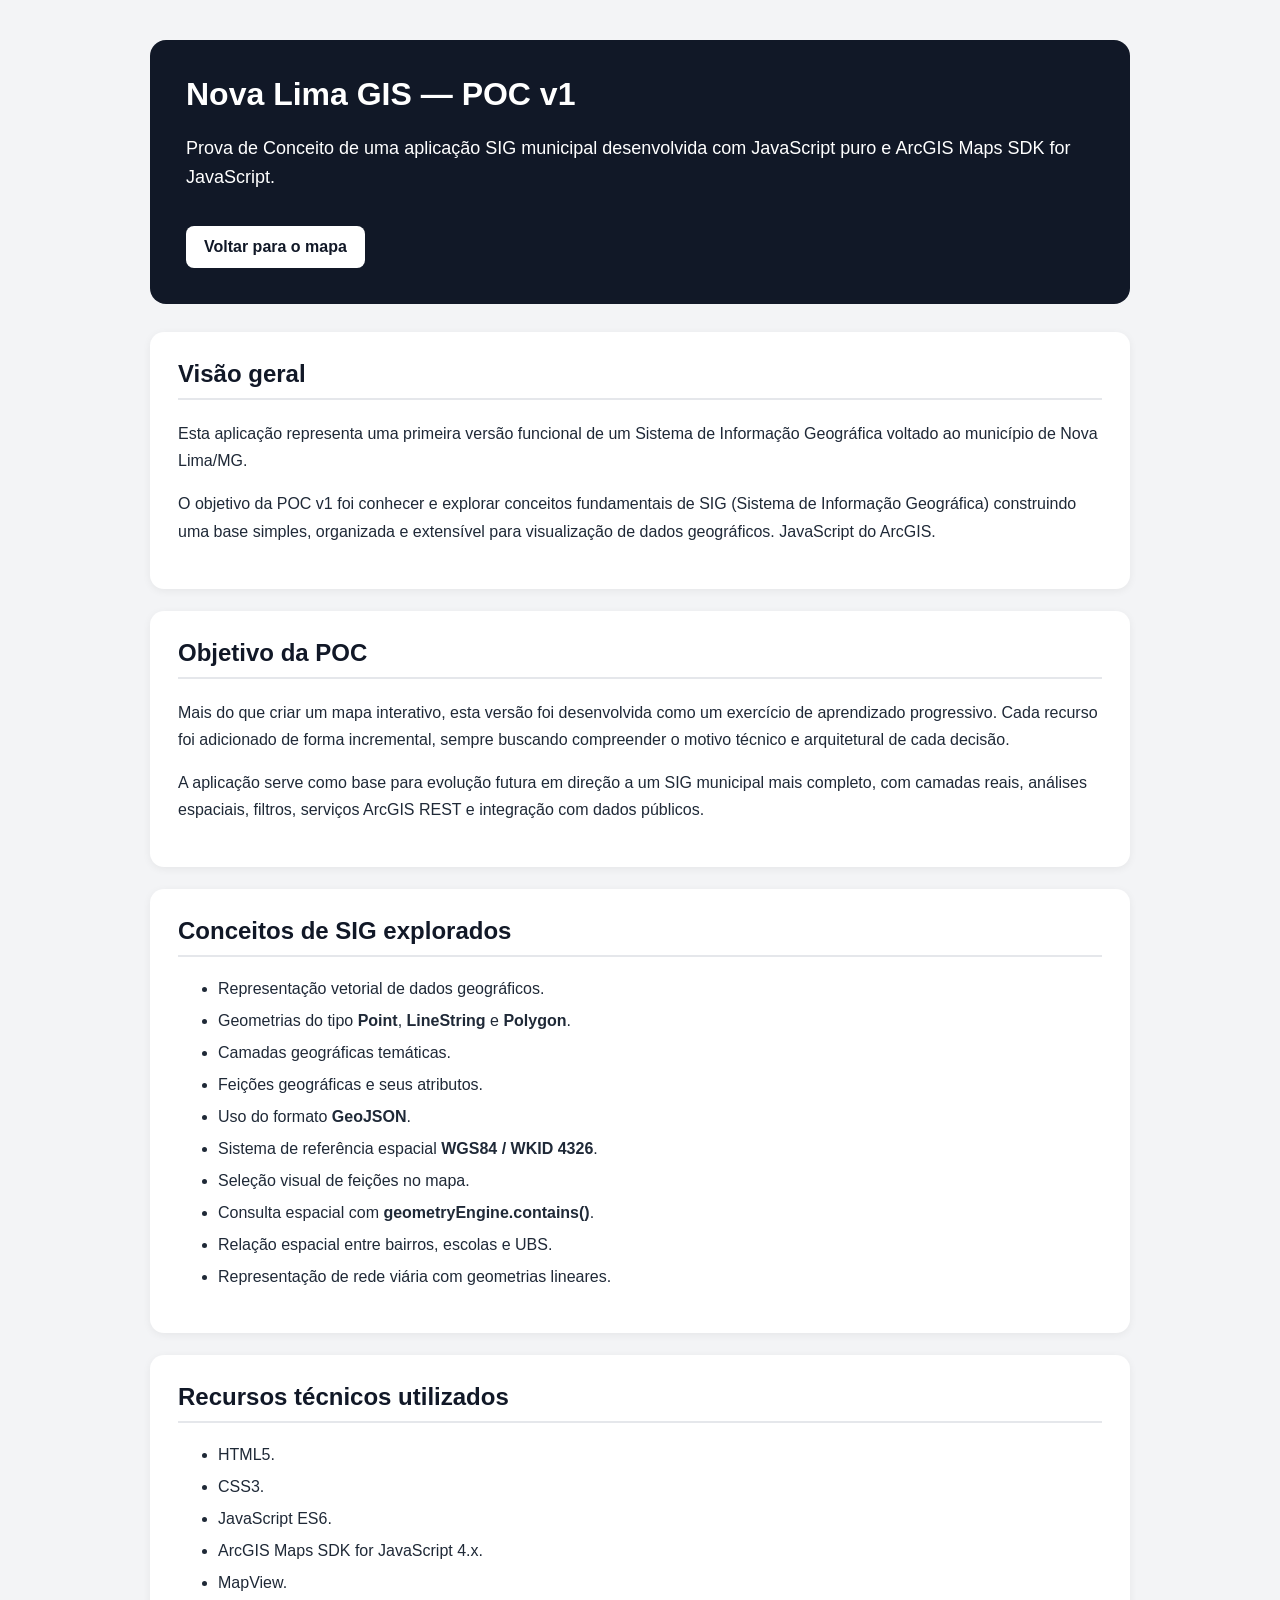
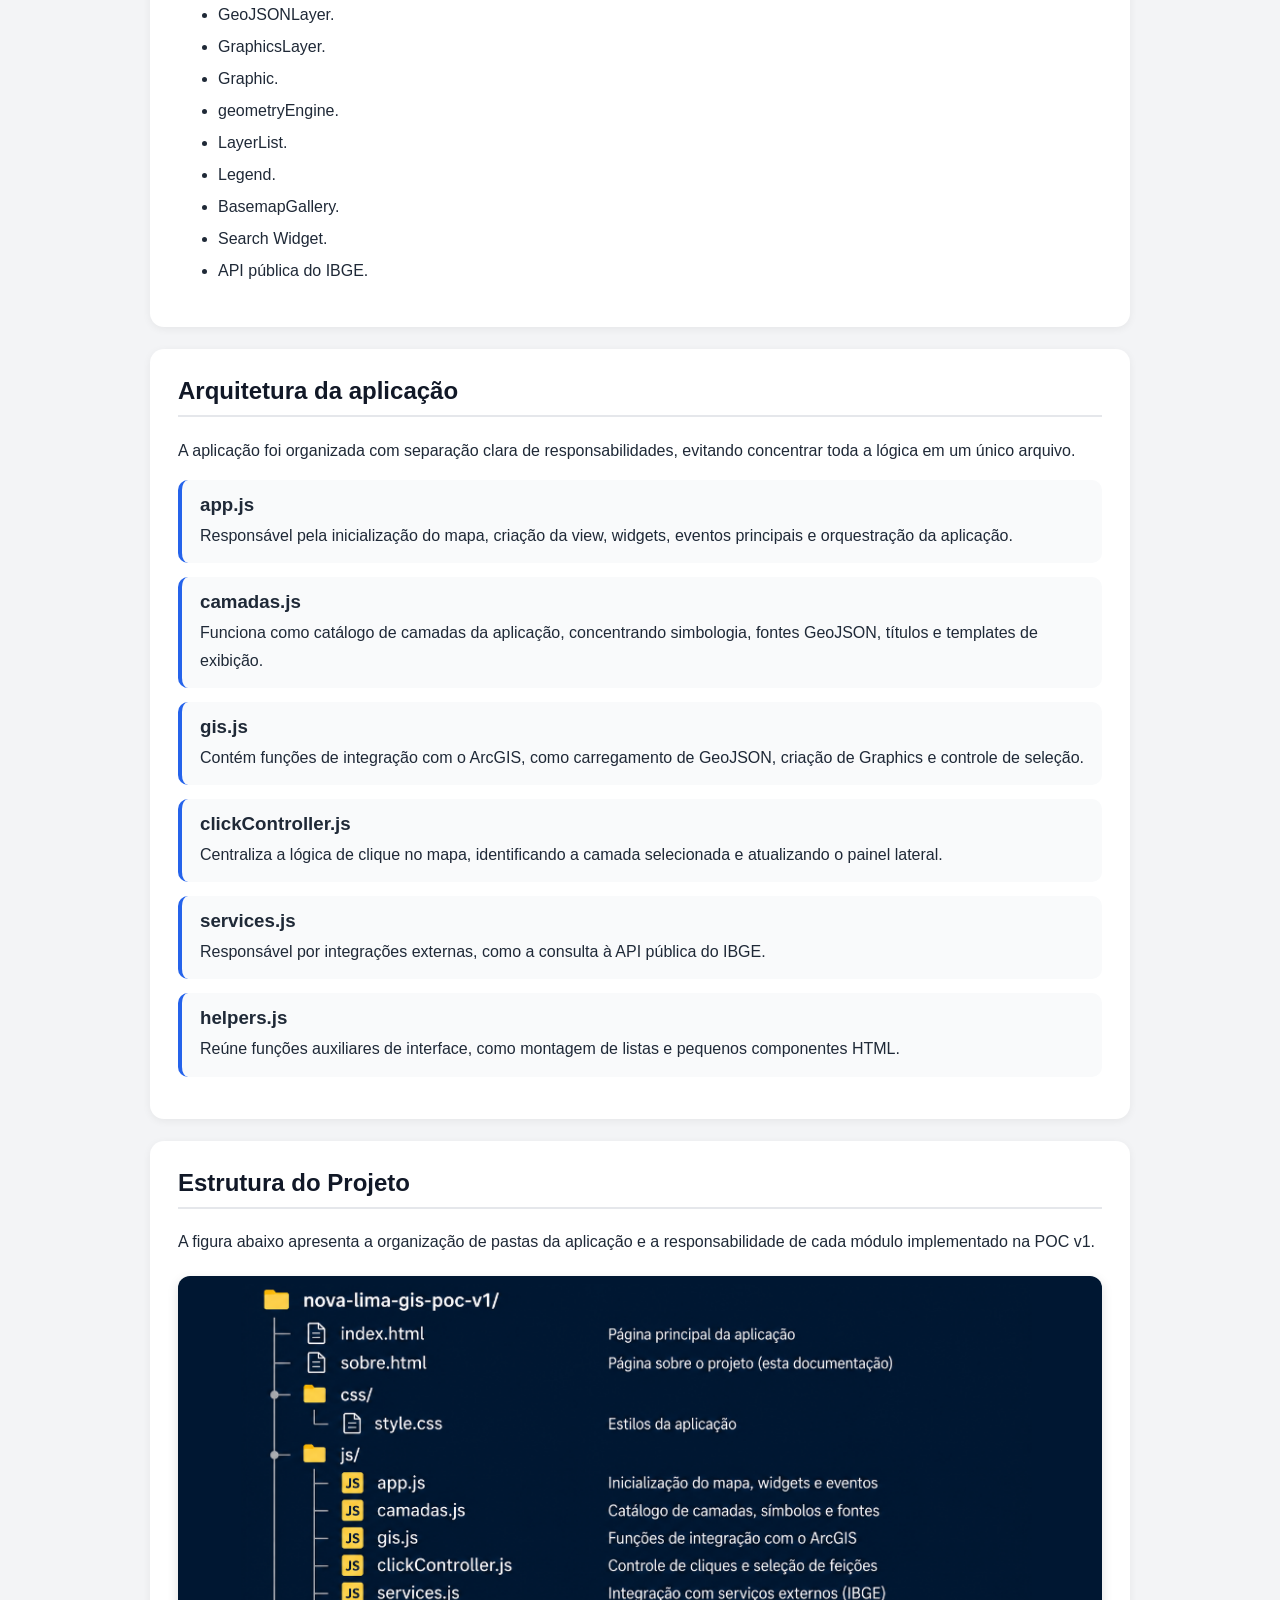
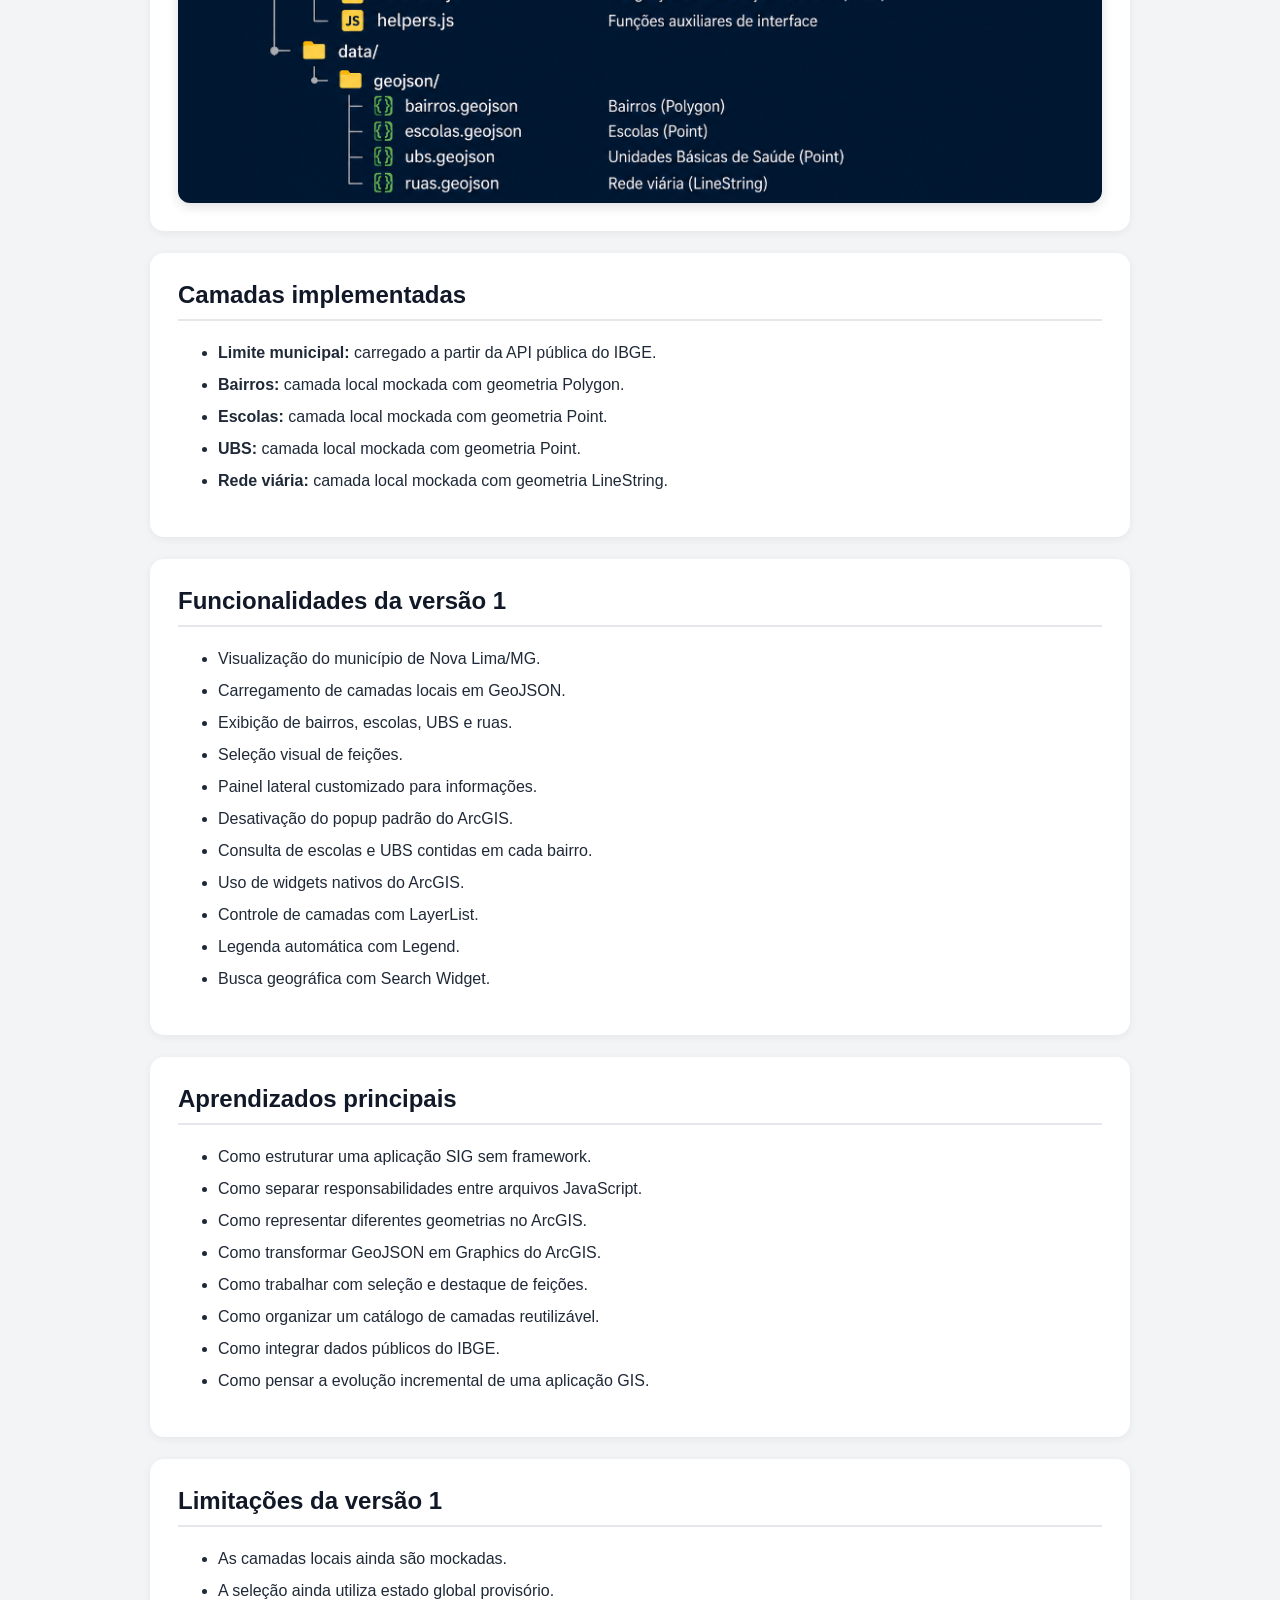
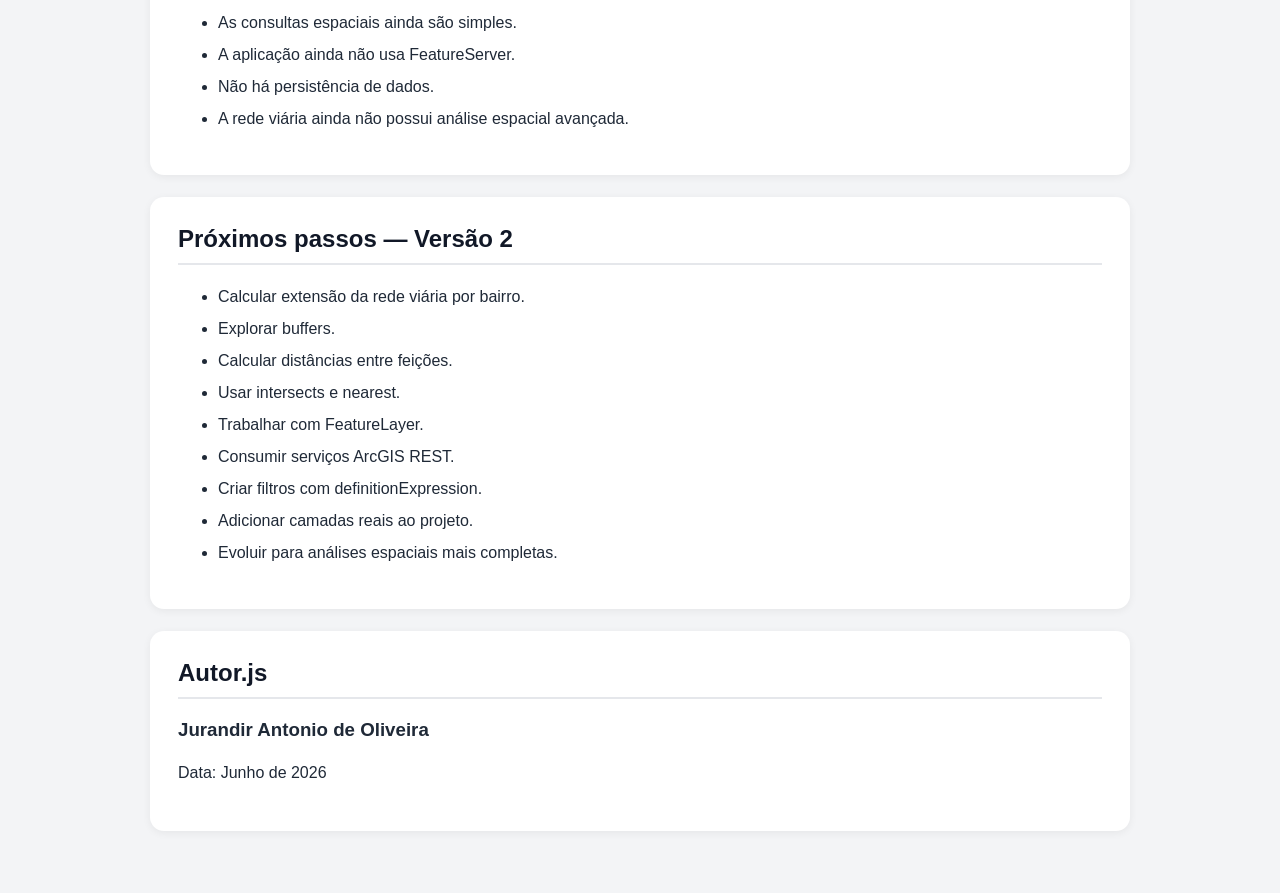
==== commit d2279182: "update files" ====
--- a/sobre.html
+++ b/sobre.html
@@ -3,10 +3,9 @@
 
 <head>
   <meta charset="UTF-8">
-  <title>Sobre o Projeto | Nova Lima SIG</title>
-
+  <title>Sobre o Projeto | Nova Lima GIS</title>
   <link rel="stylesheet" href="css/style.css">
-  <link rel="stylesheet" href="css/sobre.css">
+<link rel="stylesheet" href="css/sobre.css">
 </head>
 
 <body class="sobre-page">
@@ -14,11 +13,10 @@
   <main class="sobre-container">
 
     <header class="sobre-header">
-      <h1>Nova Lima SIG - V2</h1>
-
-      <p>
-        Aplicação SIG municipal desenvolvida com JavaScript puro,
-        ArcGIS Maps SDK for JavaScript e dados geográficos em GeoJSON.
+      <h1>Nova Lima GIS — POC v1</h1>
+      <p>
+        Prova de Conceito de uma aplicação SIG municipal desenvolvida com
+        JavaScript puro e ArcGIS Maps SDK for JavaScript.
       </p>
 
       <a href="index.html" class="btn-voltar">Voltar para o mapa</a>
@@ -26,39 +24,34 @@
 
     <section class="sobre-section">
       <h2>Visão geral</h2>
-
-      <p>
-        O Nova Lima SIG é uma aplicação de Sistema de Informação Geográfica
-        voltada à visualização e análise territorial do município de Nova Lima/MG.
-      </p>
-
-      <p>
-        O projeto começou como uma Prova de Conceito, mas evoluiu para uma base
-        mais estruturada de aplicação SIG, com camadas temáticas, painel lateral
-        customizado, análise espacial por bairro, seleção visual de feições,
-        cálculo de distâncias e identificação de serviços públicos próximos.
-      </p>
-    </section>
-
-    <section class="sobre-section">
-      <h2>Objetivo do projeto</h2>
-
-      <p>
-        O objetivo principal é construir uma aplicação SIG municipal de forma
-        incremental, organizada e didática, explorando conceitos de geoprocessamento,
-        arquitetura de software e boas práticas de JavaScript sem o uso de frameworks.
-      </p>
-
-      <p>
-        Mais do que exibir um mapa, a aplicação busca demonstrar como dados
-        espaciais podem apoiar a leitura do território, a análise de cobertura
-        de serviços públicos e a tomada de decisão municipal.
+      <p>
+        Esta aplicação representa uma primeira versão funcional de um Sistema de
+        Informação Geográfica voltado ao município de Nova Lima/MG.
+      </p>
+      <p>
+        O objetivo da POC v1 foi conhecer e explorar conceitos fundamentais de SIG (Sistema de Informação Geográfica) construindo uma base simples, organizada e
+        extensível para visualização de dados geográficos.
+        JavaScript do ArcGIS.
+      </p>
+    </section>
+
+    <section class="sobre-section">
+      <h2>Objetivo da POC</h2>
+      <p>
+        Mais do que criar um mapa interativo, esta versão foi desenvolvida como
+        um exercício de aprendizado progressivo. Cada recurso foi adicionado de
+        forma incremental, sempre buscando compreender o motivo técnico e
+        arquitetural de cada decisão.
+      </p>
+      <p>
+        A aplicação serve como base para evolução futura em direção a um SIG
+        municipal mais completo, com camadas reais, análises espaciais, filtros,
+        serviços ArcGIS REST e integração com dados públicos.
       </p>
     </section>
 
     <section class="sobre-section">
       <h2>Conceitos de SIG explorados</h2>
-
       <ul>
         <li>Representação vetorial de dados geográficos.</li>
         <li>Geometrias do tipo <strong>Point</strong>, <strong>LineString</strong> e <strong>Polygon</strong>.</li>
@@ -67,26 +60,22 @@
         <li>Uso do formato <strong>GeoJSON</strong>.</li>
         <li>Sistema de referência espacial <strong>WGS84 / WKID 4326</strong>.</li>
         <li>Seleção visual de feições no mapa.</li>
-        <li>Consultas espaciais com <strong>geometryEngine.contains()</strong>.</li>
-        <li>Interseção espacial com <strong>geometryEngine.intersects()</strong>.</li>
-        <li>Cálculo de extensão de ruas com <strong>geometryEngine.geodesicLength()</strong>.</li>
-        <li>Cálculo de recurso mais próximo.</li>
-        <li>Distância geodésica entre bairro e equipamento público.</li>
-        <li>Uso de camadas temporárias para seleção e análise.</li>
+        <li>Consulta espacial com <strong>geometryEngine.contains()</strong>.</li>
+        <li>Relação espacial entre bairros, escolas e UBS.</li>
+        <li>Representação de rede viária com geometrias lineares.</li>
       </ul>
     </section>
 
     <section class="sobre-section">
       <h2>Recursos técnicos utilizados</h2>
-
       <ul>
         <li>HTML5.</li>
         <li>CSS3.</li>
-        <li>JavaScript puro.</li>
+        <li>JavaScript ES6.</li>
         <li>ArcGIS Maps SDK for JavaScript 4.x.</li>
         <li>MapView.</li>
+        <li>GeoJSONLayer.</li>
         <li>GraphicsLayer.</li>
-        <li>GeoJSONLayer.</li>
         <li>Graphic.</li>
         <li>geometryEngine.</li>
         <li>LayerList.</li>
@@ -99,7 +88,6 @@
 
     <section class="sobre-section">
       <h2>Arquitetura da aplicação</h2>
-
       <p>
         A aplicação foi organizada com separação clara de responsabilidades,
         evitando concentrar toda a lógica em um único arquivo.
@@ -108,106 +96,89 @@
       <div class="sobre-card">
         <h3>app.js</h3>
         <p>
-          Orquestra a aplicação, inicializa o mapa, cria a view, registra widgets,
-          adiciona camadas e configura os principais eventos.
+          Responsável pela inicialização do mapa, criação da view, widgets,
+          eventos principais e orquestração da aplicação.
         </p>
       </div>
 
       <div class="sobre-card">
         <h3>camadas.js</h3>
         <p>
-          Funciona como catálogo de camadas, concentrando títulos, símbolos,
-          fontes GeoJSON, símbolos de seleção e templates de exibição.
+          Funciona como catálogo de camadas da aplicação, concentrando
+          simbologia, fontes GeoJSON, títulos e templates de exibição.
         </p>
       </div>
 
       <div class="sobre-card">
         <h3>gis.js</h3>
         <p>
-          Contém funções de integração com o ArcGIS, carregamento de GeoJSON,
-          seleção visual, destaque de recursos, limpeza de seleção e desenho
-          de análises temporárias no mapa.
+          Contém funções de integração com o ArcGIS, como carregamento de
+          GeoJSON, criação de Graphics e controle de seleção.
         </p>
       </div>
 
       <div class="sobre-card">
         <h3>clickController.js</h3>
         <p>
-          Centraliza a lógica de clique no mapa, identifica a camada clicada,
-          executa análises espaciais por bairro e aciona os renderizadores do painel.
-        </p>
-      </div>
-
-      <div class="sobre-card">
-        <h3>painelRenderer.js</h3>
-        <p>
-          Responsável pela montagem do HTML do painel lateral, incluindo painéis
-          individuais de recursos, painel de bairro, cards de serviços e seções
-          de serviços próximos.
+          Centraliza a lógica de clique no mapa, identificando a camada
+          selecionada e atualizando o painel lateral.
+        </p>
+      </div>
+
+      <div class="sobre-card">
+        <h3>services.js</h3>
+        <p>
+          Responsável por integrações externas, como a consulta à API pública
+          do IBGE.
         </p>
       </div>
 
       <div class="sobre-card">
         <h3>helpers.js</h3>
         <p>
-          Reúne funções auxiliares, incluindo cálculo de recurso mais próximo
-          e apoio à formatação de informações.
-        </p>
-      </div>
-
-      <div class="sobre-card">
-        <h3>services.js</h3>
-        <p>
-          Responsável por integrações externas, como a consulta à API pública do IBGE.
-        </p>
-      </div>
-    </section>
-
-    <section class="sobre-section">
-      <h2>Estrutura do Projeto</h2>
-
-      <p>
+          Reúne funções auxiliares de interface, como montagem de listas e
+          pequenos componentes HTML.
+        </p>
+      </div>
+    </section>
+    
+    <section class="sobre-section">
+
+    <h2>Estrutura do Projeto</h2>
+
+    <p>
         A figura abaixo apresenta a organização de pastas da aplicação e a
-        responsabilidade dos principais módulos implementados.
-      </p>
-
-      <div class="estrutura-projeto">
-        <img src="./img/img.png" alt="Estrutura de pastas do projeto Nova Lima SIG">
-      </div>
-    </section>
+        responsabilidade de cada módulo implementado na POC v1.
+    </p>
+
+    <div class="estrutura-projeto">
+        <img src="./img/img.png" alt="Estrutura de pastas do projeto Nova Lima GIS">
+    </div>
+
+</section>
 
     <section class="sobre-section">
       <h2>Camadas implementadas</h2>
-
       <ul>
         <li><strong>Limite municipal:</strong> carregado a partir da API pública do IBGE.</li>
-        <li><strong>Bairros:</strong> camada local em GeoJSON com geometria Polygon.</li>
-        <li><strong>Ruas:</strong> camada local em GeoJSON com geometria LineString.</li>
-        <li><strong>Escolas:</strong> camada local em GeoJSON com geometria Point.</li>
-        <li><strong>UBS:</strong> camada local em GeoJSON com geometria Point.</li>
-        <li><strong>Coleta seletiva:</strong> camada local em GeoJSON com geometria Point.</li>
-        <li><strong>Creches:</strong> camada local em GeoJSON com geometria Point.</li>
-      </ul>
-    </section>
-
-    <section class="sobre-section">
-      <h2>Funcionalidades atuais</h2>
-
+        <li><strong>Bairros:</strong> camada local mockada com geometria Polygon.</li>
+        <li><strong>Escolas:</strong> camada local mockada com geometria Point.</li>
+        <li><strong>UBS:</strong> camada local mockada com geometria Point.</li>
+        <li><strong>Rede viária:</strong> camada local mockada com geometria LineString.</li>
+      </ul>
+    </section>
+
+    <section class="sobre-section">
+      <h2>Funcionalidades da versão 1</h2>
       <ul>
         <li>Visualização do município de Nova Lima/MG.</li>
         <li>Carregamento de camadas locais em GeoJSON.</li>
-        <li>Exibição de bairros, ruas, escolas, UBS, coleta seletiva e creches.</li>
+        <li>Exibição de bairros, escolas, UBS e ruas.</li>
+        <li>Seleção visual de feições.</li>
         <li>Painel lateral customizado para informações.</li>
-        <li>Popup padrão do ArcGIS controlado conforme estado do painel.</li>
-        <li>Seleção visual de feições com camada própria de destaque.</li>
-        <li>Separação entre camada de seleção e camada de análise.</li>
-        <li>Consulta de serviços públicos existentes dentro de cada bairro.</li>
-        <li>Identificação de serviços mais próximos quando o bairro não possui determinado recurso.</li>
-        <li>Desenho de linha tracejada entre bairro e serviço mais próximo.</li>
-        <li>Exibição da distância geodésica entre bairro e recurso.</li>
-        <li>Cálculo da quantidade de ruas por bairro.</li>
-        <li>Cálculo da extensão aproximada da rede viária por bairro.</li>
-        <li>Uso de ícones personalizados por tipo de equipamento público.</li>
+        <li>Desativação do popup padrão do ArcGIS.</li>
+        <li>Consulta de escolas e UBS contidas em cada bairro.</li>
+        <li>Uso de widgets nativos do ArcGIS.</li>
         <li>Controle de camadas com LayerList.</li>
         <li>Legenda automática com Legend.</li>
         <li>Busca geográfica com Search Widget.</li>
@@ -215,88 +186,52 @@
     </section>
 
     <section class="sobre-section">
-      <h2>Camadas temporárias</h2>
-
-      <div class="sobre-card">
-        <h3>highlightLayer</h3>
-        <p>
-          Camada dedicada ao destaque visual da feição selecionada. Ela permite
-          que o recurso ativo apareça acima das demais camadas sem alterar o
-          gráfico original.
-        </p>
-      </div>
-
-      <div class="sobre-card">
-        <h3>analysisLayer</h3>
-        <p>
-          Camada dedicada às análises temporárias, como linhas de conexão,
-          rótulos de distância e futuras representações de buffer, rotas ou
-          áreas de influência.
-        </p>
-      </div>
-    </section>
-
-    <section class="sobre-section">
       <h2>Aprendizados principais</h2>
-
       <ul>
         <li>Como estruturar uma aplicação SIG sem framework.</li>
         <li>Como separar responsabilidades entre arquivos JavaScript.</li>
-        <li>Como representar diferentes tipos de geometria no ArcGIS.</li>
+        <li>Como representar diferentes geometrias no ArcGIS.</li>
         <li>Como transformar GeoJSON em Graphics do ArcGIS.</li>
         <li>Como trabalhar com seleção e destaque de feições.</li>
         <li>Como organizar um catálogo de camadas reutilizável.</li>
-        <li>Como usar consultas espaciais para relacionar bairros e equipamentos públicos.</li>
-        <li>Como calcular distâncias e extensões geodésicas.</li>
-        <li>Como separar camadas permanentes, seleção visual e análises temporárias.</li>
-        <li>Como evoluir uma POC para uma base mais próxima de uma aplicação SIG profissional.</li>
-      </ul>
-    </section>
-
-    <section class="sobre-section">
-      <h2>Limitações atuais</h2>
-
+        <li>Como integrar dados públicos do IBGE.</li>
+        <li>Como pensar a evolução incremental de uma aplicação GIS.</li>
+      </ul>
+    </section>
+
+    <section class="sobre-section">
+      <h2>Limitações da versão 1</h2>
       <ul>
         <li>As camadas locais ainda são mockadas.</li>
-        <li>A aplicação ainda não utiliza FeatureServer.</li>
+        <li>A seleção ainda utiliza estado global provisório.</li>
+        <li>As consultas espaciais ainda são simples.</li>
+        <li>A aplicação ainda não usa FeatureServer.</li>
         <li>Não há persistência de dados.</li>
-        <li>Os dados ainda não representam uma base oficial completa do município.</li>
-        <li>As análises espaciais ainda são introdutórias.</li>
-        <li>A inclusão de novas camadas ainda exige alterações manuais em vários arquivos.</li>
-      </ul>
-    </section>
-
-    <section class="sobre-section">
-      <h2>Próximos passos</h2>
-
-      <ul>
-        <li>Explorar buffers e áreas de influência.</li>
-        <li>Criar filtros por camada e por tipo de recurso.</li>
-        <li>Adicionar estatísticas por regional.</li>
+        <li>A rede viária ainda não possui análise espacial avançada.</li>
+      </ul>
+    </section>
+
+    <section class="sobre-section">
+      <h2>Próximos passos — Versão 2</h2>
+      <ul>
+        <li>Calcular extensão da rede viária por bairro.</li>
+        <li>Explorar buffers.</li>
+        <li>Calcular distâncias entre feições.</li>
+        <li>Usar intersects e nearest.</li>
+        <li>Trabalhar com FeatureLayer.</li>
         <li>Consumir serviços ArcGIS REST.</li>
-        <li>Trabalhar com FeatureLayer e FeatureServer.</li>
-        <li>Adicionar dados reais e oficiais ao projeto.</li>
-        <li>Automatizar o processo de inclusão de novas camadas temáticas.</li>
-        <li>Criar análises espaciais mais avançadas.</li>
-        <li>Evoluir a aplicação para uma arquitetura ainda mais modular.</li>
-      </ul>
-    </section>
-
-    <section class="sobre-section">
-      <h2>Autor</h2>
-
-      <h3>Jurandir Antonio de Oliveira</h3>
-
-      <p>
-        Projeto desenvolvido como estudo prático de SIG, ArcGIS Maps SDK for JavaScript,
-        arquitetura de software e aplicações geográficas municipais.
-      </p>
-
-      <p>
-        Data: Julho de 2026
-      </p>
-    </section>
-
+        <li>Criar filtros com definitionExpression.</li>
+        <li>Adicionar camadas reais ao projeto.</li>
+        <li>Evoluir para análises espaciais mais completas.</li>
+      </ul>
+    </section>
+    
+     <section class="sobre-section">
+
+         <h2>Autor.js</h2>
+        <h3>Jurandir Antonio de Oliveira</h3>
+        <p>Data: Junho de 2026</p>
+    </section>   
   </main>
 
 </body>
